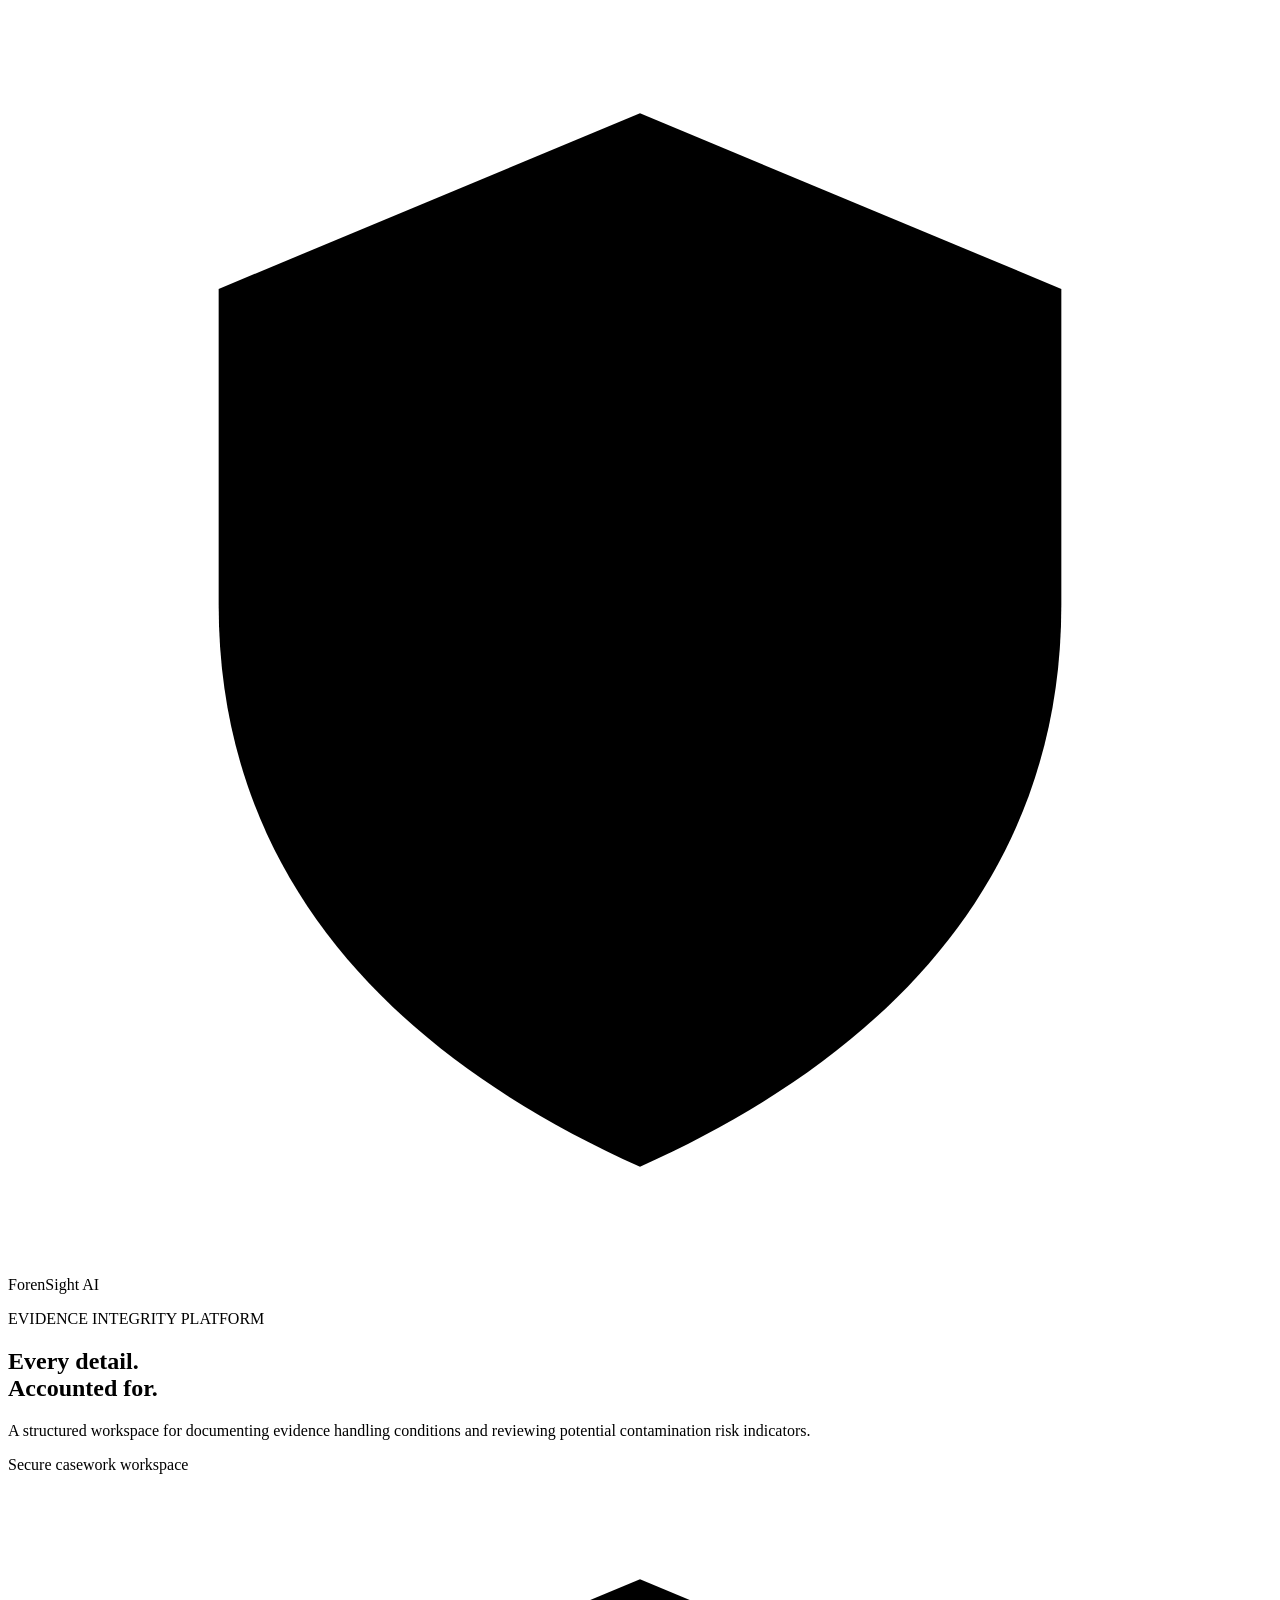
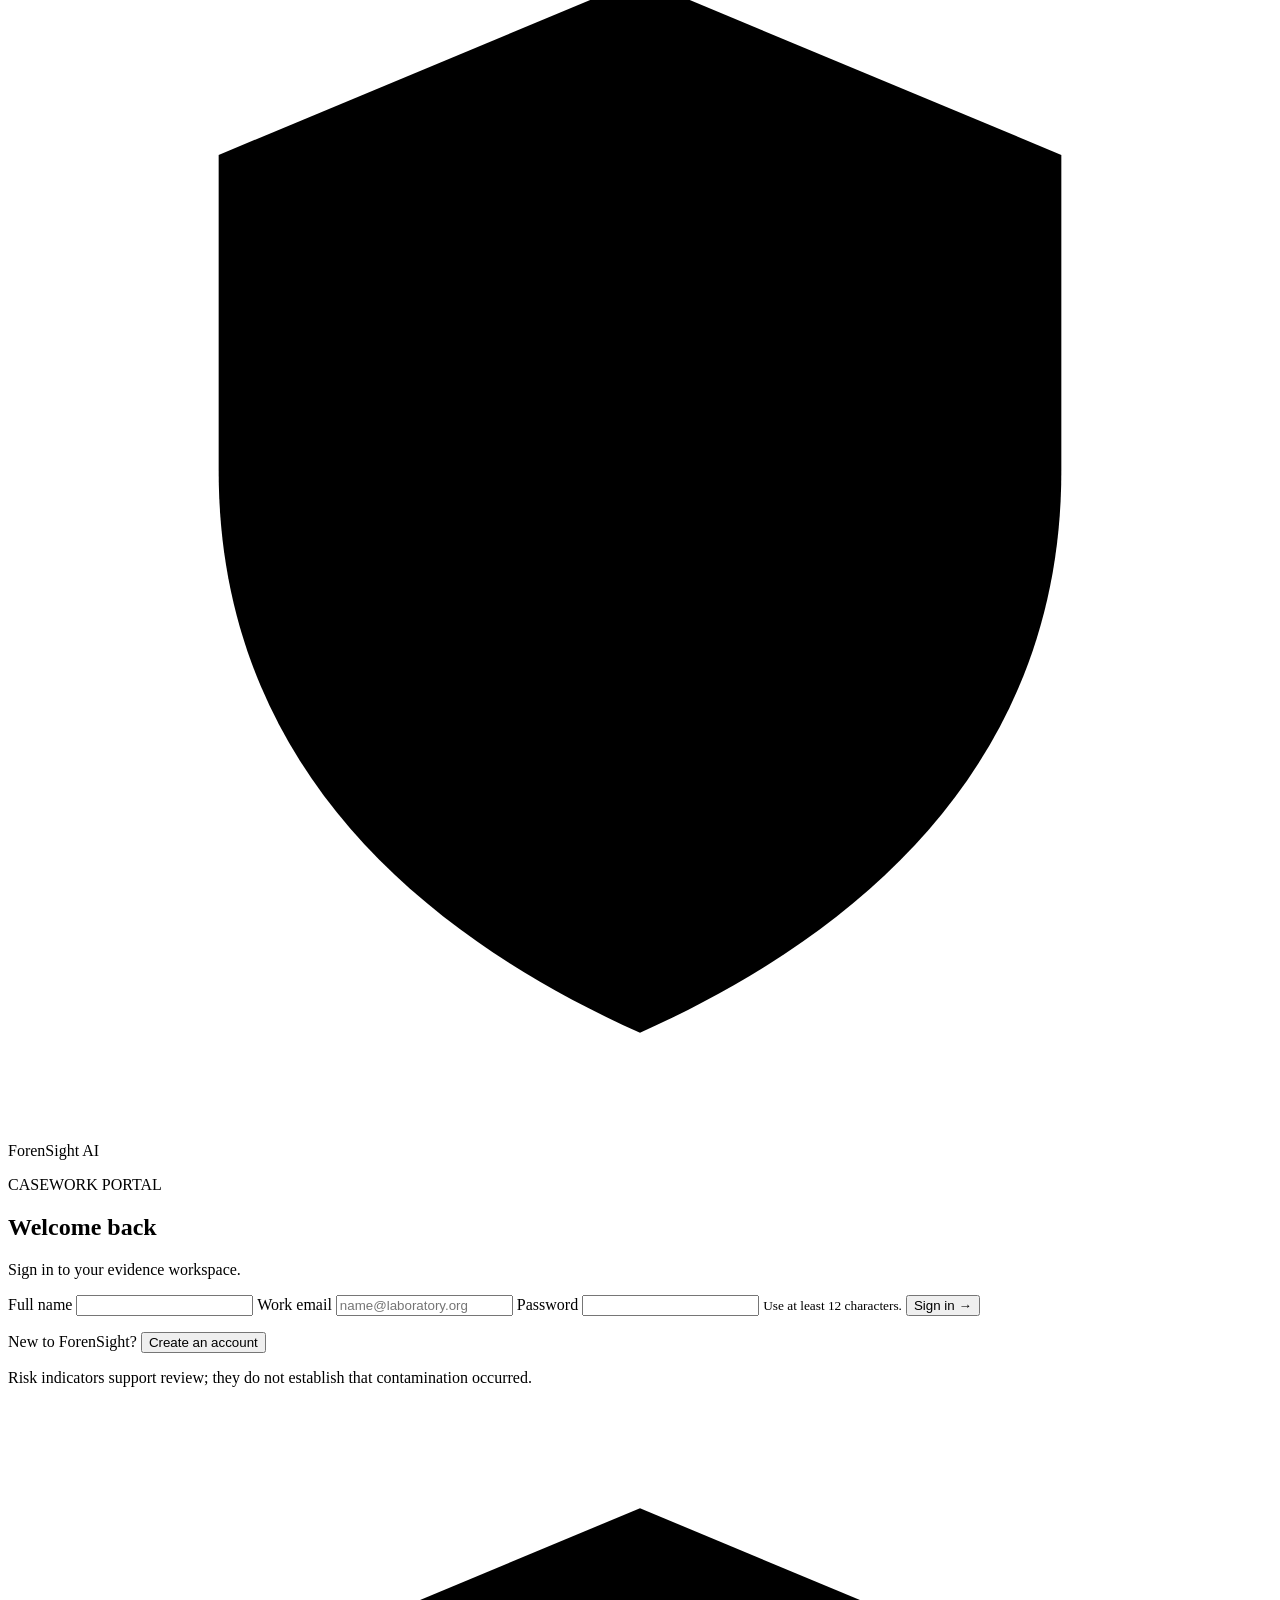
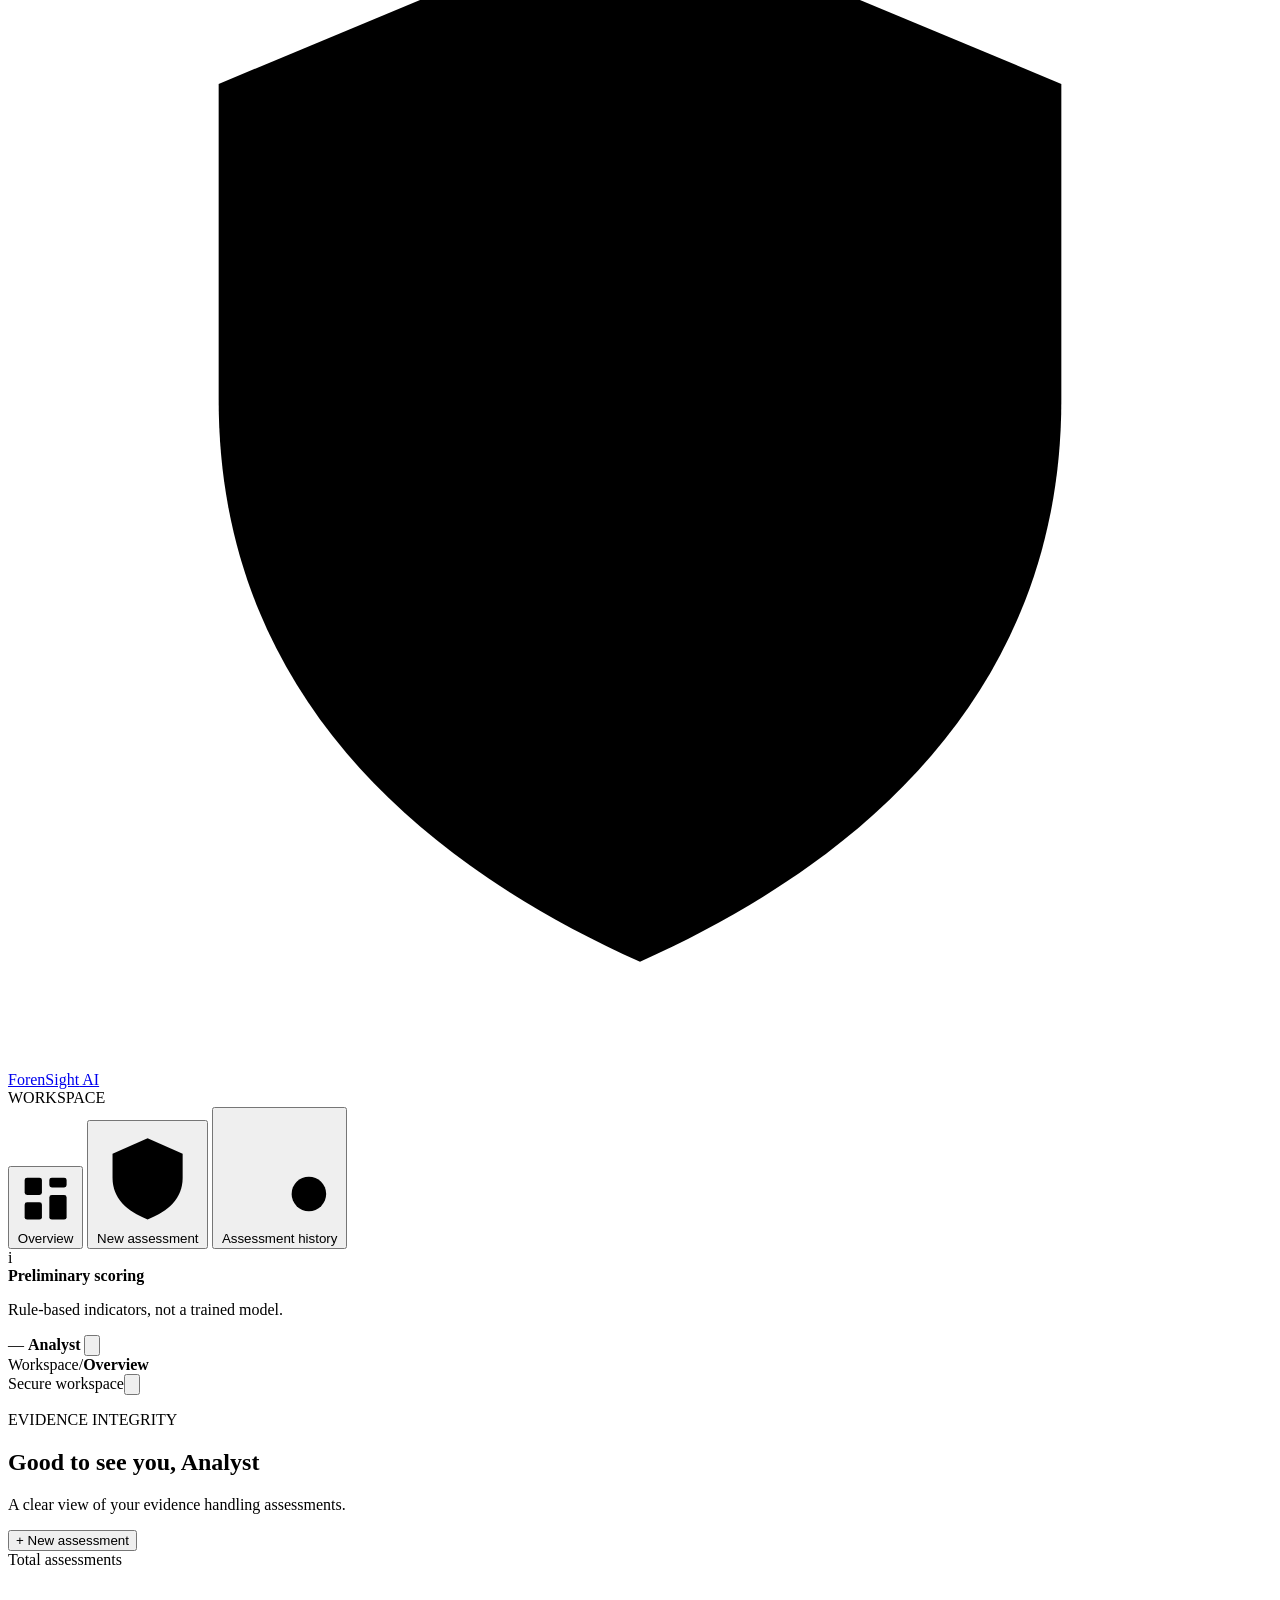
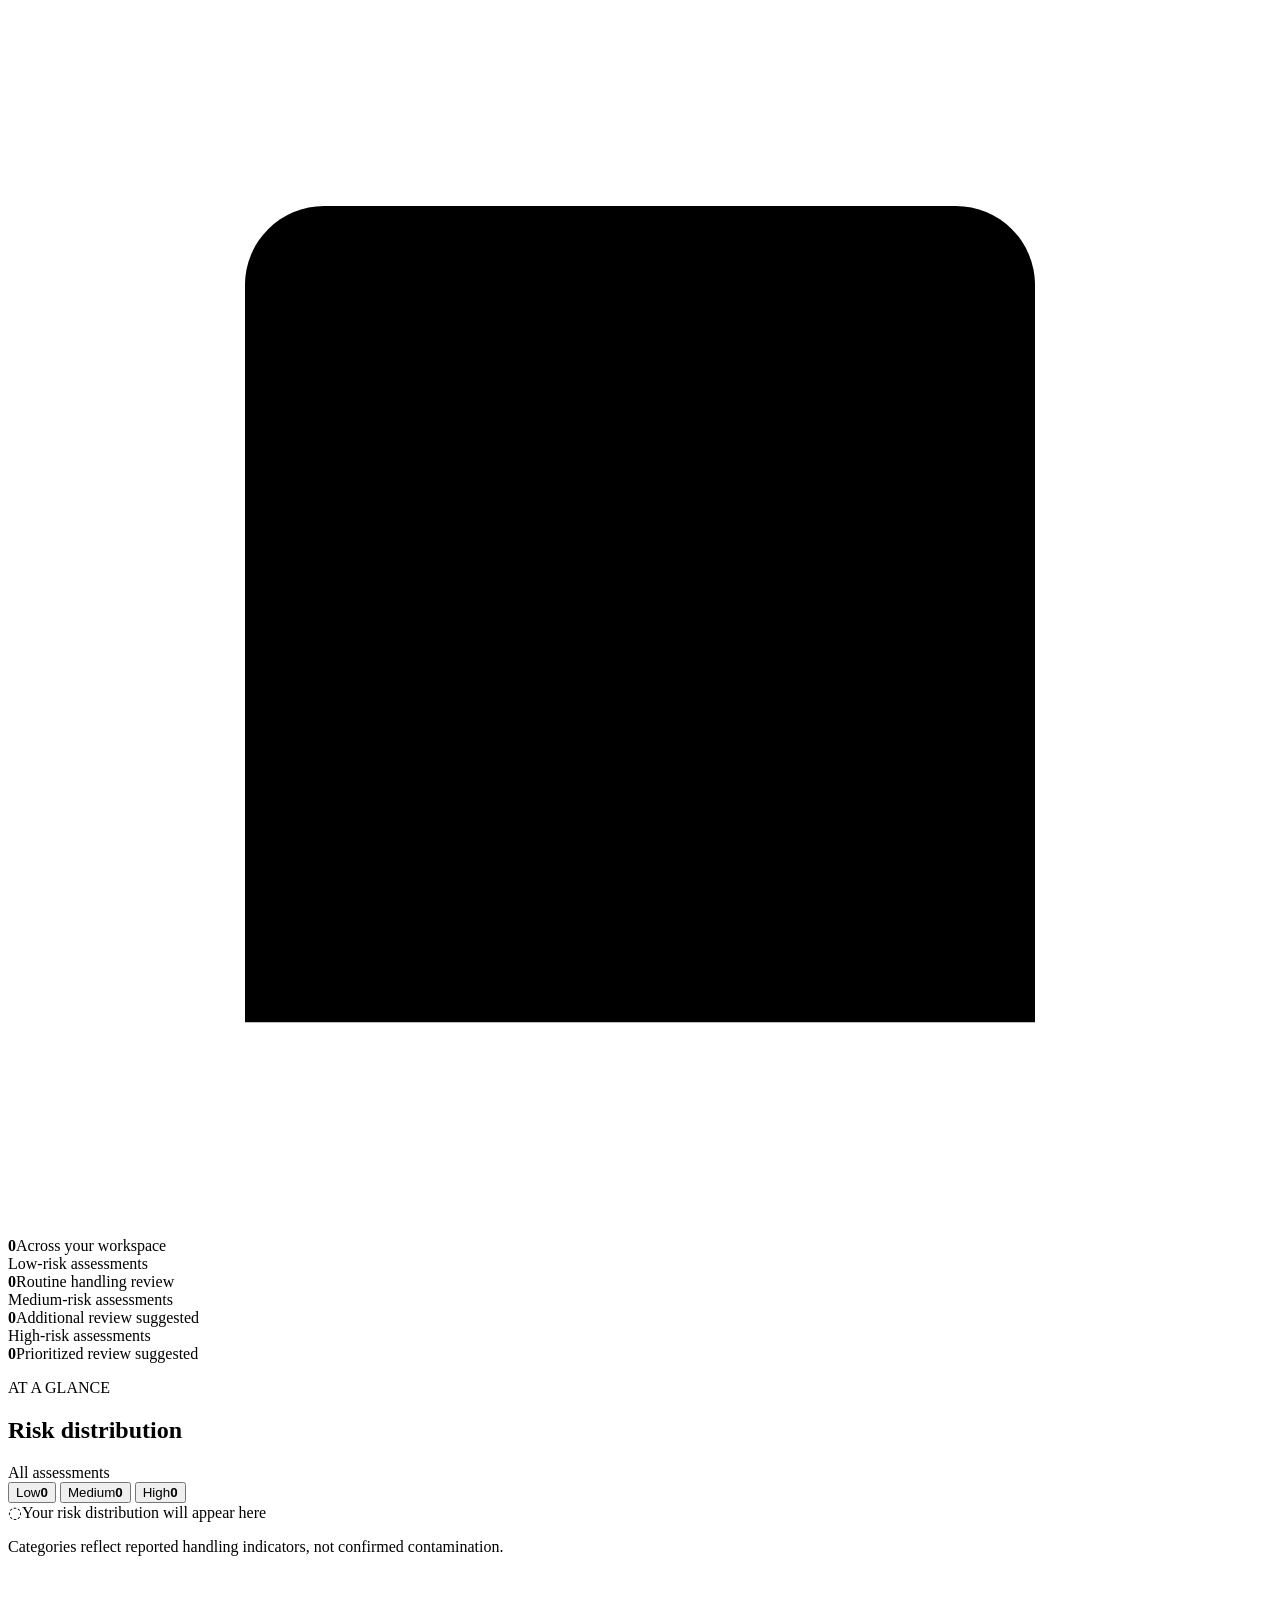
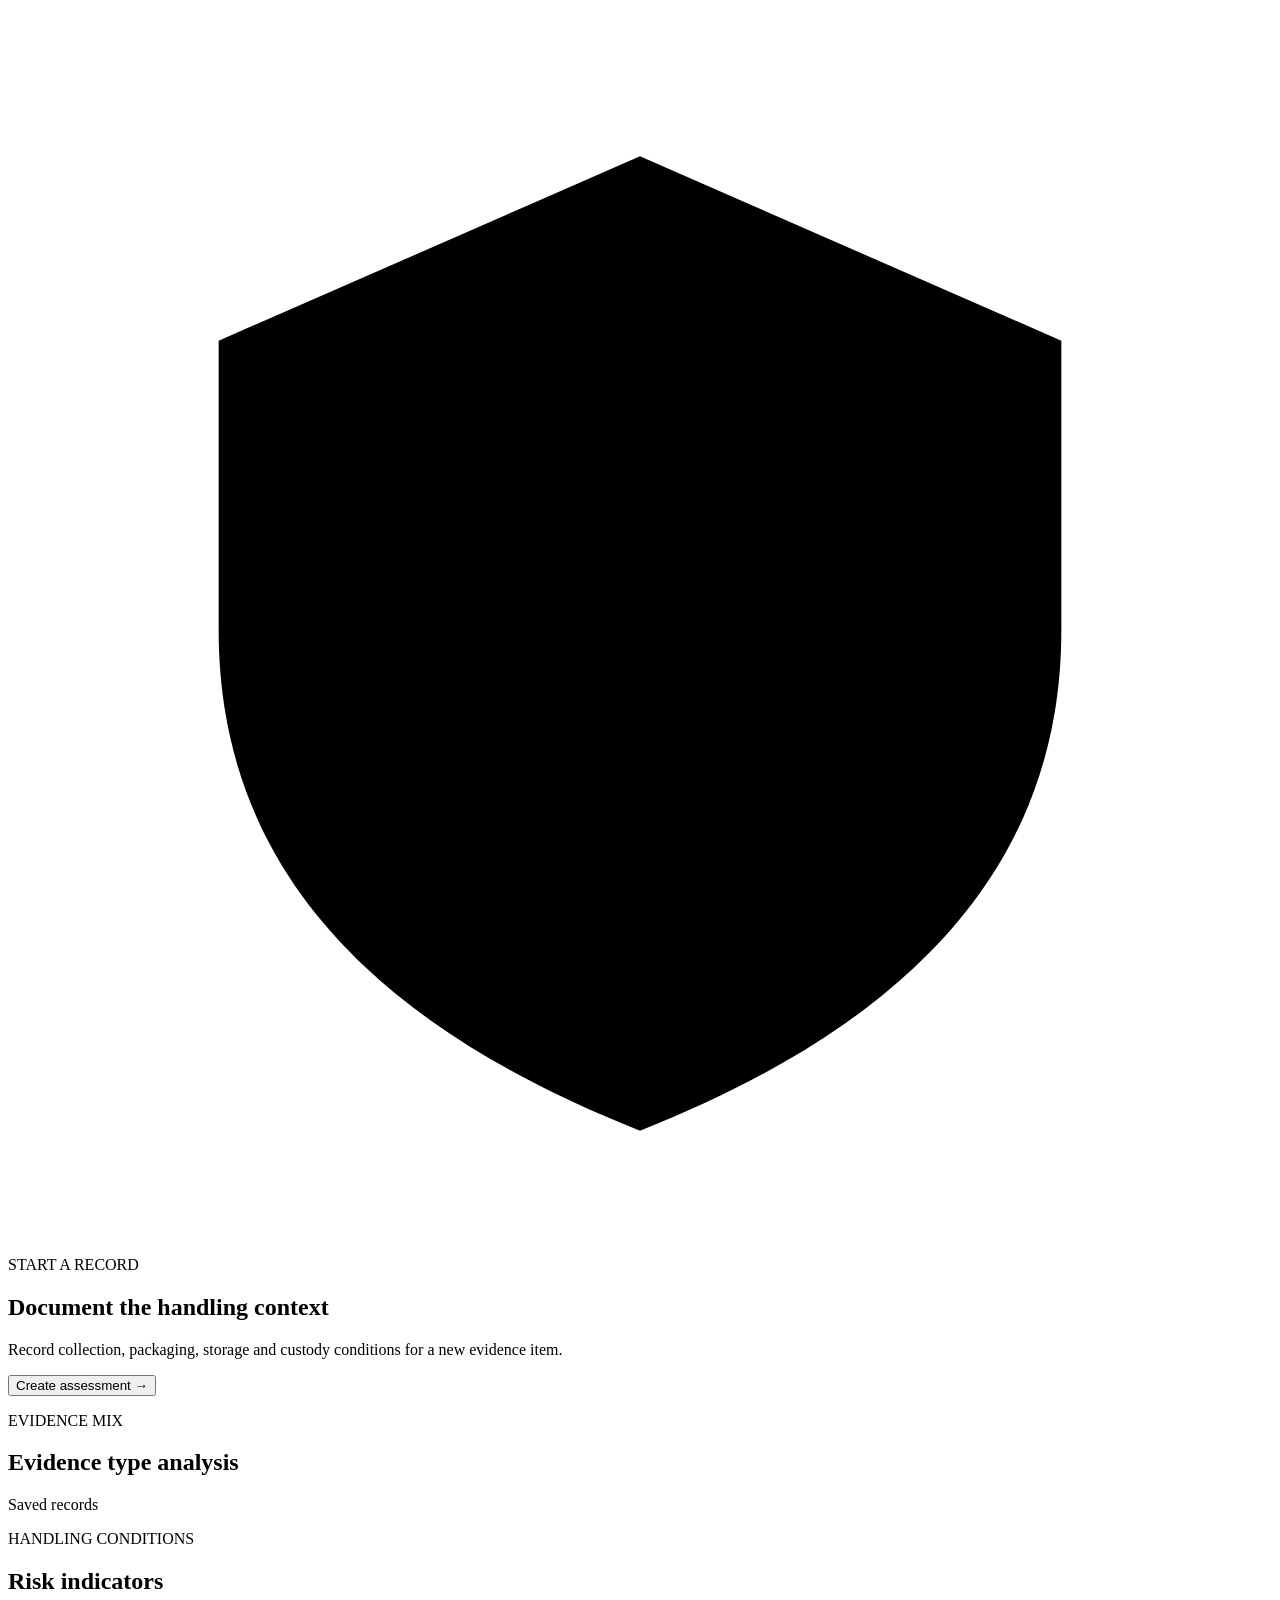
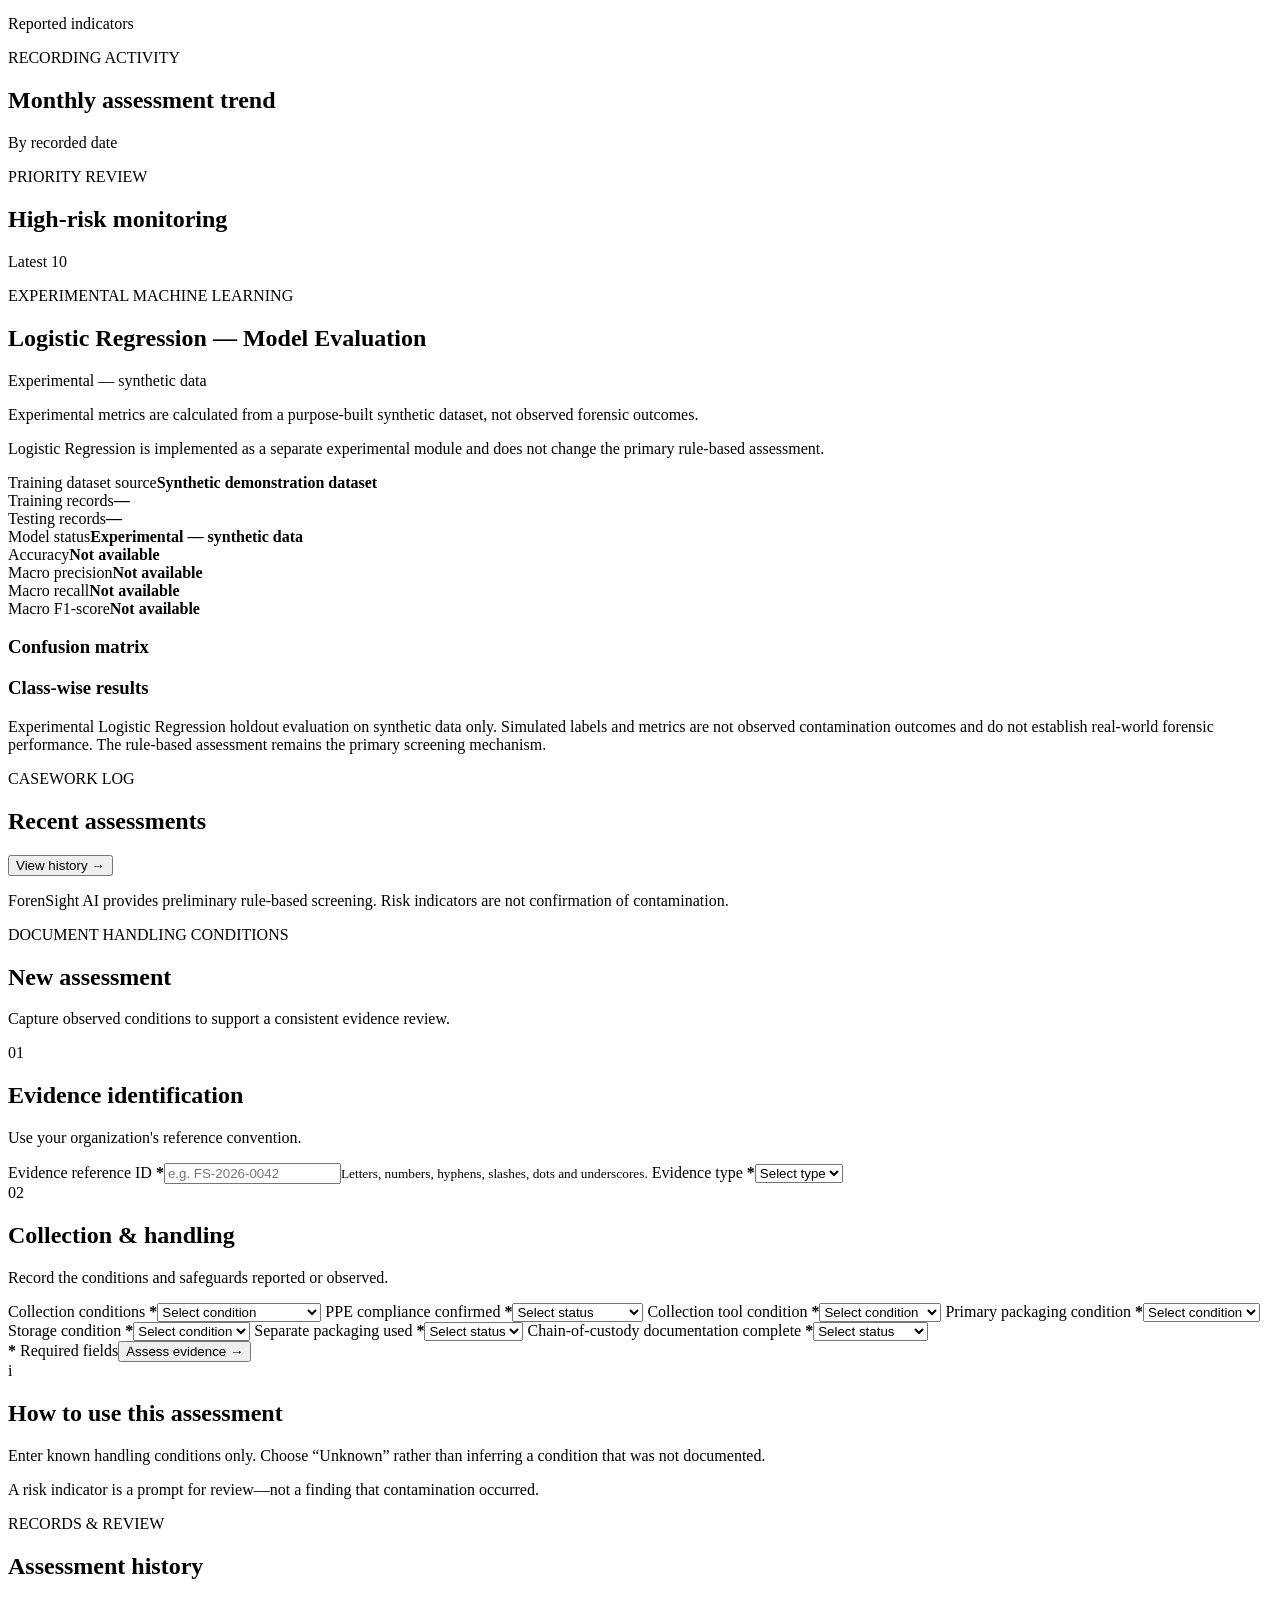
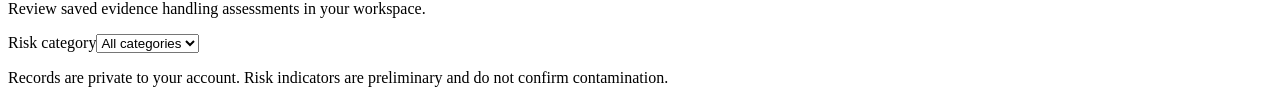
==== frontend/index.html @ 5d90e1e4 "Initial ForenSight AI prototype" ====
<!doctype html>
<html lang="en">
  <head>
    <meta charset="utf-8">
    <meta name="viewport" content="width=device-width, initial-scale=1">
    <meta name="theme-color" content="#080D16">
    <meta name="description" content="ForenSight AI forensic evidence handling assessments">
    <title>ForenSight AI — Evidence Integrity</title>
    <link rel="stylesheet" href="/styles.css">
    <script src="/app.js" defer></script>
  </head>
  <body>
    <div id="toast" class="toast" role="status" aria-live="polite"></div>

    <main id="auth-screen" class="auth-screen">
      <section class="auth-brand" aria-label="ForenSight AI">
        <div class="brand-lockup">
          <span class="brand-mark" aria-hidden="true">
            <svg viewBox="0 0 36 36"><path d="M18 3 30 8v9c0 8-5.3 13-12 16C11.3 30 6 25 6 17V8l12-5Z"/><path d="m12 18 4 4 8-9"/></svg>
          </span>
          <span class="brand-name">ForenSight<span> AI</span></span>
        </div>
        <div class="auth-story">
          <p class="eyebrow">EVIDENCE INTEGRITY PLATFORM</p>
          <h1>Every detail.<br><span>Accounted for.</span></h1>
          <p class="auth-description">A structured workspace for documenting evidence handling conditions and reviewing potential contamination risk indicators.</p>
        </div>
        <div class="auth-footnote"><span class="pulse-dot"></span> Secure casework workspace</div>
      </section>

      <section class="auth-panel">
        <div class="auth-panel-inner">
          <div class="mobile-brand brand-lockup">
            <span class="brand-mark" aria-hidden="true"><svg viewBox="0 0 36 36"><path d="M18 3 30 8v9c0 8-5.3 13-12 16C11.3 30 6 25 6 17V8l12-5Z"/><path d="m12 18 4 4 8-9"/></svg></span>
            <span class="brand-name">ForenSight<span> AI</span></span>
          </div>
          <p class="eyebrow">CASEWORK PORTAL</p>
          <h2 id="auth-title">Welcome back</h2>
          <p id="auth-subtitle" class="muted">Sign in to your evidence workspace.</p>

          <form id="auth-form" class="form-stack">
            <label id="name-field" class="field hidden">
              <span>Full name</span>
              <input name="full_name" type="text" autocomplete="name" minlength="2" maxlength="100">
            </label>
            <label class="field">
              <span>Work email</span>
              <input name="email" type="email" autocomplete="email" placeholder="name@laboratory.org" required>
            </label>
            <label class="field">
              <span>Password</span>
              <input name="password" type="password" autocomplete="current-password" minlength="12" maxlength="128" required>
              <small id="password-hint" class="field-hint hidden">Use at least 12 characters.</small>
            </label>
            <button id="auth-submit" class="button button-primary button-wide" type="submit">Sign in <span aria-hidden="true">→</span></button>
          </form>

          <p class="auth-switch"><span id="auth-switch-copy">New to ForenSight?</span> <button id="auth-switch" class="text-button" type="button">Create an account</button></p>
          <p class="auth-disclaimer">Risk indicators support review; they do not establish that contamination occurred.</p>
        </div>
      </section>
    </main>

    <div id="workspace" class="workspace hidden">
      <aside class="sidebar">
        <a class="brand-lockup sidebar-brand" href="#" data-view="dashboard" aria-label="ForenSight AI dashboard">
          <span class="brand-mark" aria-hidden="true"><svg viewBox="0 0 36 36"><path d="M18 3 30 8v9c0 8-5.3 13-12 16C11.3 30 6 25 6 17V8l12-5Z"/><path d="m12 18 4 4 8-9"/></svg></span>
          <span class="brand-name">ForenSight<span> AI</span></span>
        </a>
        <div class="sidebar-caption">WORKSPACE</div>
        <nav class="side-nav" aria-label="Main navigation">
          <button class="nav-link active" type="button" data-view="dashboard">
            <svg viewBox="0 0 24 24" aria-hidden="true"><rect x="3.5" y="3.5" width="7" height="7" rx="1"/><rect x="13.5" y="3.5" width="7" height="4" rx="1"/><rect x="13.5" y="10.5" width="7" height="10" rx="1"/><rect x="3.5" y="13.5" width="7" height="7" rx="1"/></svg>
            Overview
          </button>
          <button class="nav-link" type="button" data-view="assessment">
            <svg viewBox="0 0 24 24" aria-hidden="true"><path d="M12 3.5 20 7v5.5c0 4.7-3.2 7.6-8 9.5-4.8-1.9-8-4.8-8-9.5V7l8-3.5Z"/><path d="M12 8v5M12 16.5h.01"/></svg>
            New assessment
          </button>
          <button class="nav-link" type="button" data-view="history">
            <svg viewBox="0 0 24 24" aria-hidden="true"><path d="M4 7.5h16M4 12h16M4 16.5h10"/><circle cx="18" cy="17" r="3.5"/><path d="M18 15v2l1.5 1"/></svg>
            Assessment history
          </button>
        </nav>
        <div class="sidebar-bottom">
          <div class="method-note">
            <span class="method-icon">i</span>
            <div><strong>Preliminary scoring</strong><p>Rule-based indicators, not a trained model.</p></div>
          </div>
          <div class="user-block">
            <span id="user-avatar" class="avatar">—</span>
            <span class="user-meta"><strong id="user-name">Analyst</strong><small id="user-email"></small></span>
            <button id="logout-button" class="icon-button logout-button" type="button" aria-label="Sign out" title="Sign out">
              <svg viewBox="0 0 24 24" aria-hidden="true"><path d="M10 4H5.5A1.5 1.5 0 0 0 4 5.5v13A1.5 1.5 0 0 0 5.5 20H10M14 8l4 4-4 4M8 12h10"/></svg>
            </button>
          </div>
        </div>
      </aside>

      <main class="main-area">
        <header class="topbar">
          <div class="breadcrumbs"><span>Workspace</span><span class="crumb-divider">/</span><strong id="page-crumb">Overview</strong></div>
          <div class="topbar-right"><span class="secure-label"><span class="pulse-dot"></span> Secure workspace</span><span id="today-label" class="today-label"></span><button id="logout-mobile" class="icon-button mobile-logout" type="button" aria-label="Sign out" title="Sign out"><svg viewBox="0 0 24 24" aria-hidden="true"><path d="M10 4H5.5A1.5 1.5 0 0 0 4 5.5v13A1.5 1.5 0 0 0 5.5 20H10M14 8l4 4-4 4M8 12h10"/></svg></button></div>
        </header>

        <section id="view-dashboard" class="page-view">
          <div class="page-heading heading-with-action">
            <div><p class="eyebrow">EVIDENCE INTEGRITY</p><h1>Good to see you, <span id="greeting-name">Analyst</span></h1><p class="muted">A clear view of your evidence handling assessments.</p></div>
            <button class="button button-primary" type="button" data-view="assessment"><span class="plus">+</span> New assessment</button>
          </div>
          <div class="kpi-grid">
            <article class="kpi-card total-card">
              <div class="kpi-top"><span>Total assessments</span><span class="kpi-icon cyan-icon"><svg viewBox="0 0 24 24"><path d="M6 4.5h12A1.5 1.5 0 0 1 19.5 6v14H4.5V6A1.5 1.5 0 0 1 6 4.5Z"/><path d="M8 9h8M8 12.5h8M8 16h4"/></svg></span></div>
              <strong id="metric-total" class="metric-value">0</strong><span class="kpi-footnote">Across your workspace</span>
            </article>
            <article class="kpi-card risk-low">
              <div class="kpi-top"><span>Low-risk assessments</span><span class="status-dot low-dot"></span></div>
              <strong id="metric-low" class="metric-value">0</strong><span class="kpi-footnote">Routine handling review</span>
            </article>
            <article class="kpi-card risk-medium">
              <div class="kpi-top"><span>Medium-risk assessments</span><span class="status-dot medium-dot"></span></div>
              <strong id="metric-medium" class="metric-value">0</strong><span class="kpi-footnote">Additional review suggested</span>
            </article>
            <article class="kpi-card risk-high">
              <div class="kpi-top"><span>High-risk assessments</span><span class="status-dot high-dot"></span></div>
              <strong id="metric-high" class="metric-value">0</strong><span class="kpi-footnote">Prioritized review suggested</span>
            </article>
          </div>

          <div class="dashboard-grid">
            <article class="surface chart-card">
              <div class="section-heading"><div><p class="eyebrow">AT A GLANCE</p><h2>Risk distribution</h2></div><span class="subtle-tag">All assessments</span></div>
              <div id="risk-chart" class="risk-chart" role="group" aria-label="Risk distribution chart. Select a category to view matching assessments.">
                <div class="chart-bars">
                  <button class="chart-row risk-chart-row" type="button" data-risk-filter="low" aria-label="View low-risk assessments"><span class="chart-label"><span class="status-dot low-dot"></span>Low</span><span class="bar-track"><span id="bar-low" class="bar-fill low-fill"></span></span><strong id="chart-low">0</strong></button>
                  <button class="chart-row risk-chart-row" type="button" data-risk-filter="medium" aria-label="View medium-risk assessments"><span class="chart-label"><span class="status-dot medium-dot"></span>Medium</span><span class="bar-track"><span id="bar-medium" class="bar-fill medium-fill"></span></span><strong id="chart-medium">0</strong></button>
                  <button class="chart-row risk-chart-row" type="button" data-risk-filter="high" aria-label="View high-risk assessments"><span class="chart-label"><span class="status-dot high-dot"></span>High</span><span class="bar-track"><span id="bar-high" class="bar-fill high-fill"></span></span><strong id="chart-high">0</strong></button>
                </div>
                <div id="chart-empty" class="chart-empty"><span class="empty-chart-icon">◌</span><span>Your risk distribution will appear here</span></div>
              </div>
              <p class="chart-disclaimer">Categories reflect reported handling indicators, not confirmed contamination.</p>
            </article>
            <article class="surface quick-card">
              <span class="quick-icon"><svg viewBox="0 0 24 24"><path d="M12 3.5 20 7v5.5c0 4.7-3.2 7.6-8 9.5-4.8-1.9-8-4.8-8-9.5V7l8-3.5Z"/><path d="M12 8v5M12 16.5h.01"/></svg></span>
              <p class="eyebrow">START A RECORD</p><h2>Document the handling context</h2>
              <p class="muted">Record collection, packaging, storage and custody conditions for a new evidence item.</p>
              <button class="button button-secondary" type="button" data-view="assessment">Create assessment <span aria-hidden="true">→</span></button>
            </article>
          </div>

          <div class="analytics-grid">
            <article class="surface analytics-card">
              <div class="section-heading"><div><p class="eyebrow">EVIDENCE MIX</p><h2>Evidence type analysis</h2></div><span class="subtle-tag">Saved records</span></div>
              <div id="evidence-type-chart" class="analytics-rows" aria-label="Assessment counts by evidence type"></div>
            </article>
            <article class="surface analytics-card">
              <div class="section-heading"><div><p class="eyebrow">HANDLING CONDITIONS</p><h2>Risk indicators</h2></div><span class="subtle-tag">Reported indicators</span></div>
              <div id="indicator-chart" class="analytics-rows" aria-label="Reported adverse handling condition counts"></div>
            </article>
          </div>

          <div class="analytics-grid analytics-wide-grid">
            <article class="surface analytics-card">
              <div class="section-heading"><div><p class="eyebrow">RECORDING ACTIVITY</p><h2>Monthly assessment trend</h2></div><span class="subtle-tag">By recorded date</span></div>
              <div id="trend-chart" class="trend-chart" aria-label="Monthly assessment counts"></div>
            </article>
            <article class="surface analytics-card high-risk-card">
              <div class="section-heading"><div><p class="eyebrow">PRIORITY REVIEW</p><h2>High-risk monitoring</h2></div><span class="subtle-tag">Latest 10</span></div>
              <div id="high-risk-content"></div>
            </article>
          </div>

          <article class="surface model-evaluation-card">
            <div class="section-heading"><div><p class="eyebrow">EXPERIMENTAL MACHINE LEARNING</p><h2>Logistic Regression — Model Evaluation</h2></div><span id="model-status" class="model-status">Experimental — synthetic data</span></div>
            <p id="model-scope" class="model-scope">Experimental metrics are calculated from a purpose-built synthetic dataset, not observed forensic outcomes.</p>
            <p class="model-module-note">Logistic Regression is implemented as a separate experimental module and does not change the primary rule-based assessment.</p>
            <div class="model-meta-grid">
              <div><span>Training dataset source</span><strong id="model-source">Synthetic demonstration dataset</strong></div>
              <div><span>Training records</span><strong id="model-training-count">—</strong></div>
              <div><span>Testing records</span><strong id="model-testing-count">—</strong></div>
              <div><span>Model status</span><strong id="model-status-detail">Experimental — synthetic data</strong></div>
            </div>
            <div class="model-metric-grid">
              <div class="model-metric"><span>Accuracy</span><strong id="model-accuracy" class="is-unavailable">Not available</strong></div>
              <div class="model-metric"><span>Macro precision</span><strong id="model-precision" class="is-unavailable">Not available</strong></div>
              <div class="model-metric"><span>Macro recall</span><strong id="model-recall" class="is-unavailable">Not available</strong></div>
              <div class="model-metric"><span>Macro F1-score</span><strong id="model-f1" class="is-unavailable">Not available</strong></div>
            </div>
            <div class="model-detail-grid">
              <div><h3>Confusion matrix</h3><div id="model-confusion-matrix" class="model-table-empty" aria-live="polite"></div></div>
              <div><h3>Class-wise results</h3><div id="model-class-metrics" class="model-table-empty" aria-live="polite"></div></div>
            </div>
            <p class="model-disclaimer">Experimental Logistic Regression holdout evaluation on synthetic data only. Simulated labels and metrics are not observed contamination outcomes and do not establish real-world forensic performance. The rule-based assessment remains the primary screening mechanism.</p>
          </article>

          <article class="surface recent-card">
            <div class="section-heading"><div><p class="eyebrow">CASEWORK LOG</p><h2>Recent assessments</h2></div><button class="text-button" type="button" data-view="history">View history <span aria-hidden="true">→</span></button></div>
            <div id="recent-content"></div>
          </article>
          <p class="page-footnote">ForenSight AI provides preliminary rule-based screening. Risk indicators are not confirmation of contamination.</p>
        </section>

        <section id="view-assessment" class="page-view hidden">
          <div class="page-heading"><p class="eyebrow">DOCUMENT HANDLING CONDITIONS</p><h1>New assessment</h1><p class="muted">Capture observed conditions to support a consistent evidence review.</p></div>
          <div class="assessment-layout">
            <form id="assessment-form" class="surface assessment-form">
              <div class="form-section">
                <div class="form-section-heading"><span class="step-number">01</span><div><h2>Evidence identification</h2><p>Use your organization's reference convention.</p></div></div>
                <div class="form-grid">
                  <label class="field"><span>Evidence reference ID <b>*</b></span><input name="evidence_ref" type="text" placeholder="e.g. FS-2026-0042" maxlength="64" pattern="[A-Za-z0-9._\/\-]+" required><small>Letters, numbers, hyphens, slashes, dots and underscores.</small></label>
                  <label class="field"><span>Evidence type <b>*</b></span><select name="evidence_type" required><option value="" disabled selected>Select type</option><option>Biological</option><option>Trace</option><option>Digital</option><option>Firearms</option><option>Document</option><option>Other</option></select></label>
                </div>
              </div>
              <div class="form-section">
                <div class="form-section-heading"><span class="step-number">02</span><div><h2>Collection & handling</h2><p>Record the conditions and safeguards reported or observed.</p></div></div>
                <div class="form-grid">
                  <label class="field"><span>Collection conditions <b>*</b></span><select name="collection_conditions" required><option value="" disabled selected>Select condition</option><option value="controlled">Controlled</option><option value="challenging">Challenging</option><option value="unknown">Unknown / not recorded</option></select></label>
                  <label class="field"><span>PPE compliance confirmed <b>*</b></span><select name="ppe_compliant" required><option value="" disabled selected>Select status</option><option value="true">Yes</option><option value="false">No / not confirmed</option></select></label>
                  <label class="field"><span>Collection tool condition <b>*</b></span><select name="tool_condition" required><option value="" disabled selected>Select condition</option><option value="clean">Clean / prepared</option><option value="compromised">Compromised</option><option value="unknown">Unknown</option></select></label>
                  <label class="field"><span>Primary packaging condition <b>*</b></span><select name="packaging_condition" required><option value="" disabled selected>Select condition</option><option value="intact">Intact</option><option value="compromised">Compromised</option><option value="unknown">Unknown</option></select></label>
                  <label class="field"><span>Storage condition <b>*</b></span><select name="storage_condition" required><option value="" disabled selected>Select condition</option><option value="controlled">Controlled</option><option value="uncontrolled">Uncontrolled</option><option value="unknown">Unknown</option></select></label>
                  <label class="field"><span>Separate packaging used <b>*</b></span><select name="separately_packaged" required><option value="" disabled selected>Select status</option><option value="true">Yes</option><option value="false">No</option></select></label>
                  <label class="field field-full"><span>Chain-of-custody documentation complete <b>*</b></span><select name="chain_of_custody_documented" required><option value="" disabled selected>Select status</option><option value="true">Yes</option><option value="false">No / incomplete</option></select></label>
                </div>
              </div>
              <div class="form-actions"><span><b>*</b> Required fields</span><button class="button button-primary" type="submit">Assess evidence <span aria-hidden="true">→</span></button></div>
            </form>
            <aside class="assessment-aside">
              <div class="surface guidance-card"><span class="guidance-icon">i</span><h2>How to use this assessment</h2><p>Enter known handling conditions only. Choose “Unknown” rather than inferring a condition that was not documented.</p><div class="guidance-divider"></div><p class="guidance-emphasis">A risk indicator is a prompt for review—not a finding that contamination occurred.</p></div>
              <div id="assessment-result" class="surface result-card hidden" aria-live="polite"></div>
            </aside>
          </div>
        </section>

        <section id="view-history" class="page-view hidden">
          <div class="page-heading heading-with-action"><div><p class="eyebrow">RECORDS & REVIEW</p><h1>Assessment history</h1><p class="muted">Review saved evidence handling assessments in your workspace.</p></div>
            <label class="filter-field"><span>Risk category</span><select id="risk-filter"><option value="">All categories</option><option value="low">Low</option><option value="medium">Medium</option><option value="high">High</option></select></label>
          </div>
          <article class="surface history-card"><div id="history-content"></div></article>
          <p class="page-footnote">Records are private to your account. Risk indicators are preliminary and do not confirm contamination.</p>
        </section>
      </main>
    </div>

    <dialog id="detail-dialog" class="detail-dialog">
      <div class="dialog-top"><span class="eyebrow">ASSESSMENT RECORD</span><button id="close-dialog" class="icon-button" type="button" aria-label="Close details">×</button></div>
      <div id="dialog-content"></div>
    </dialog>
  </body>
</html>
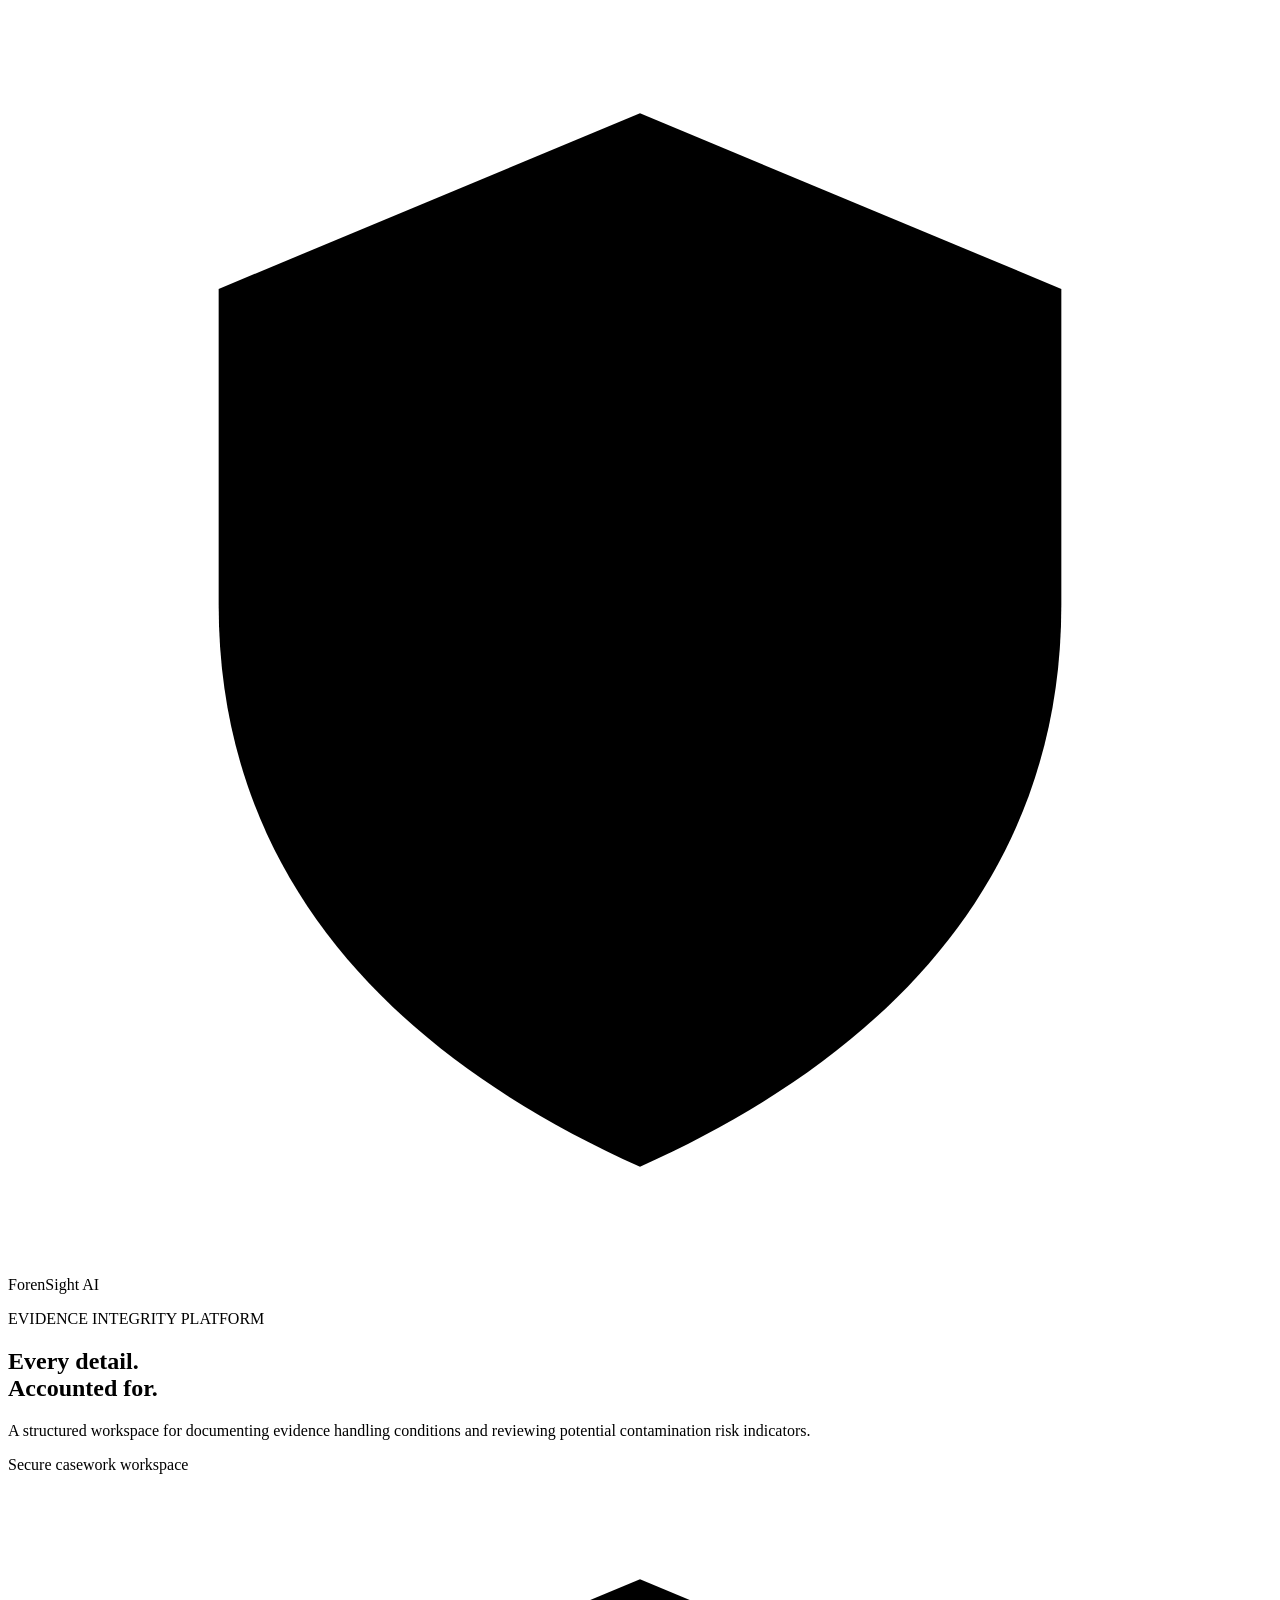
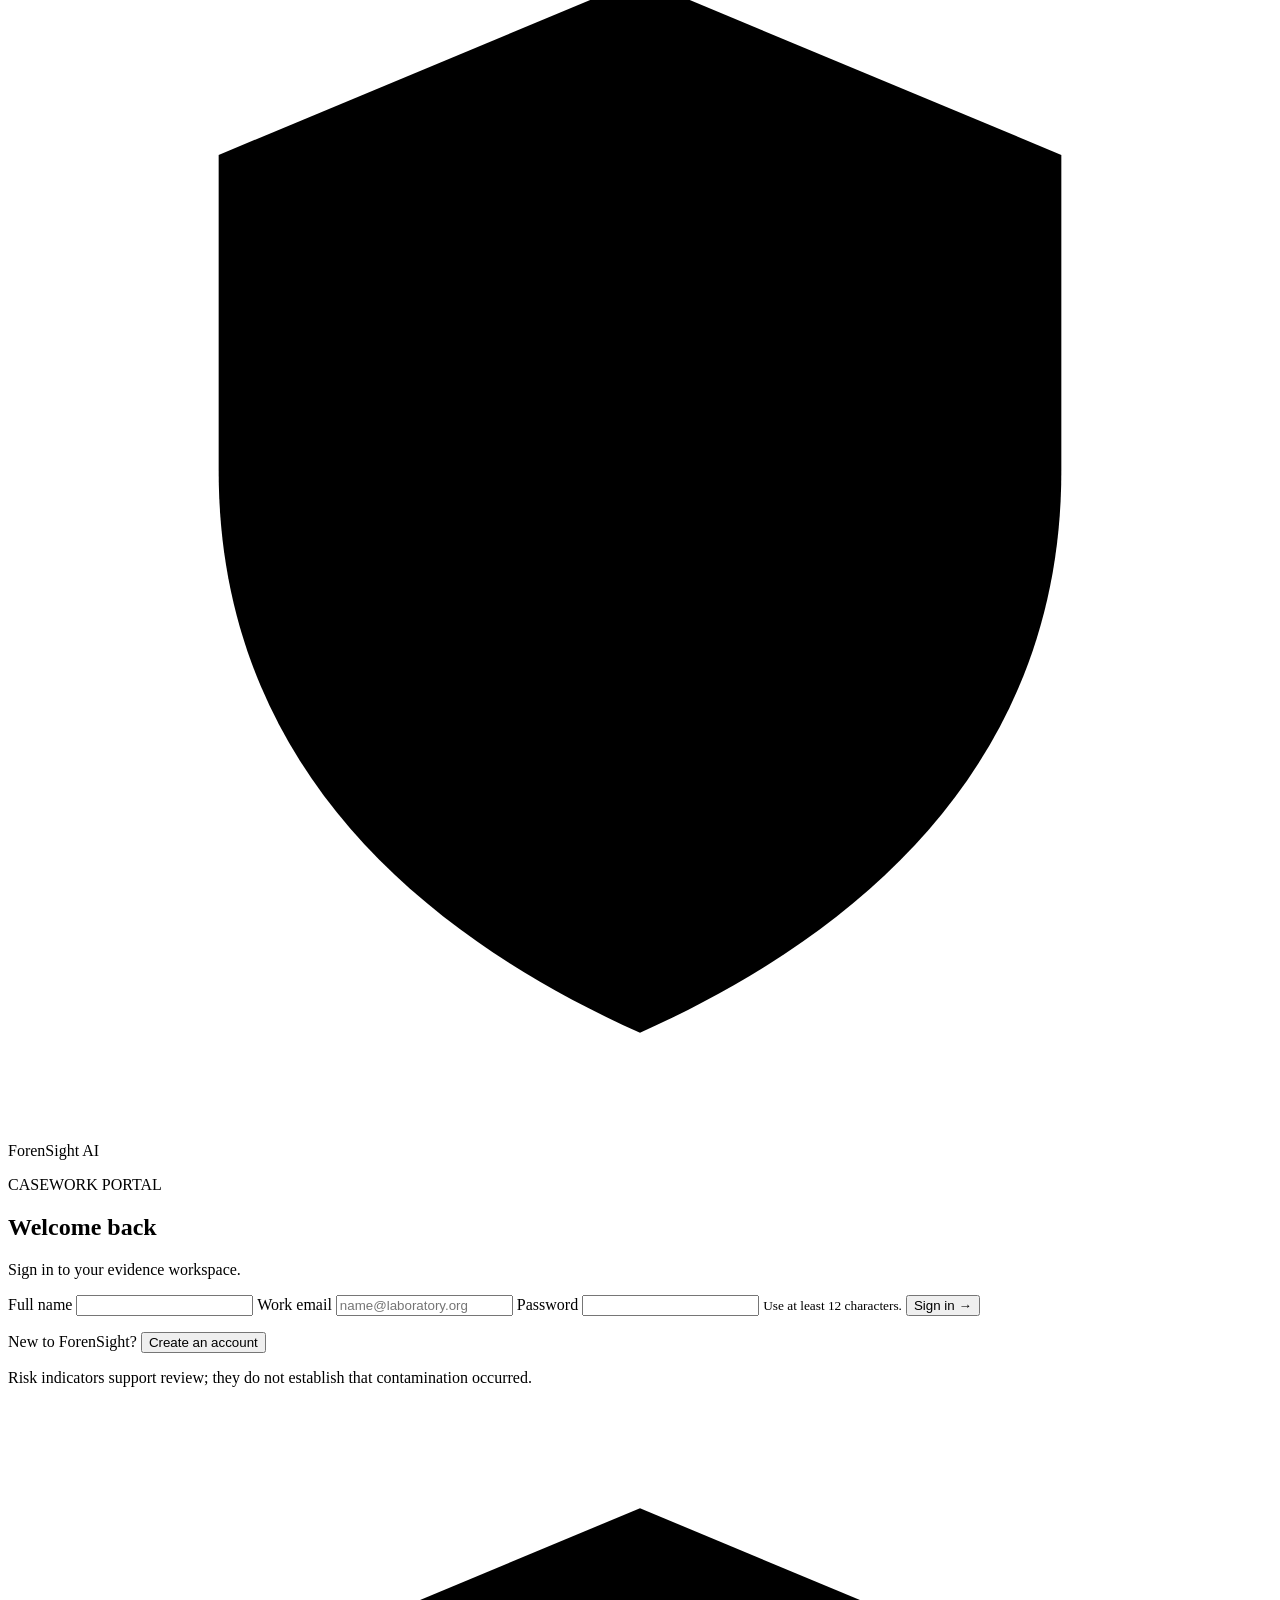
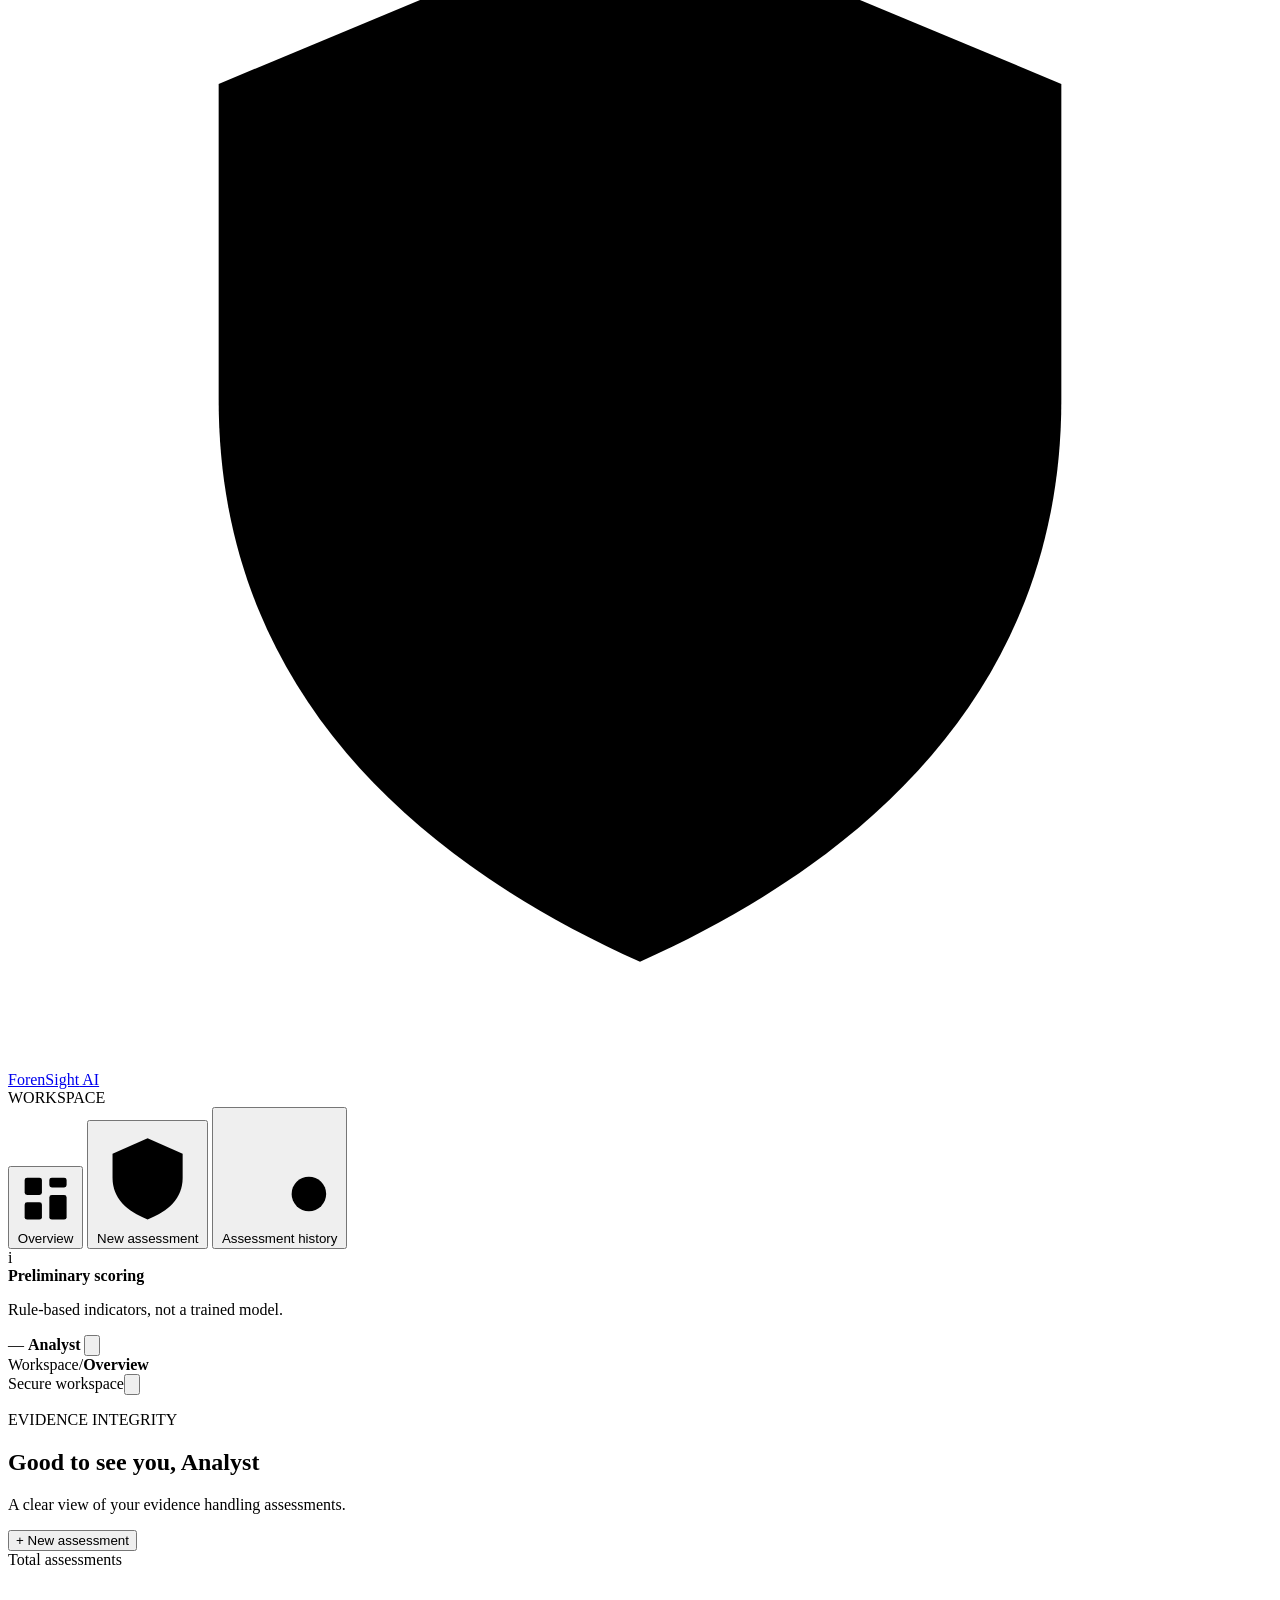
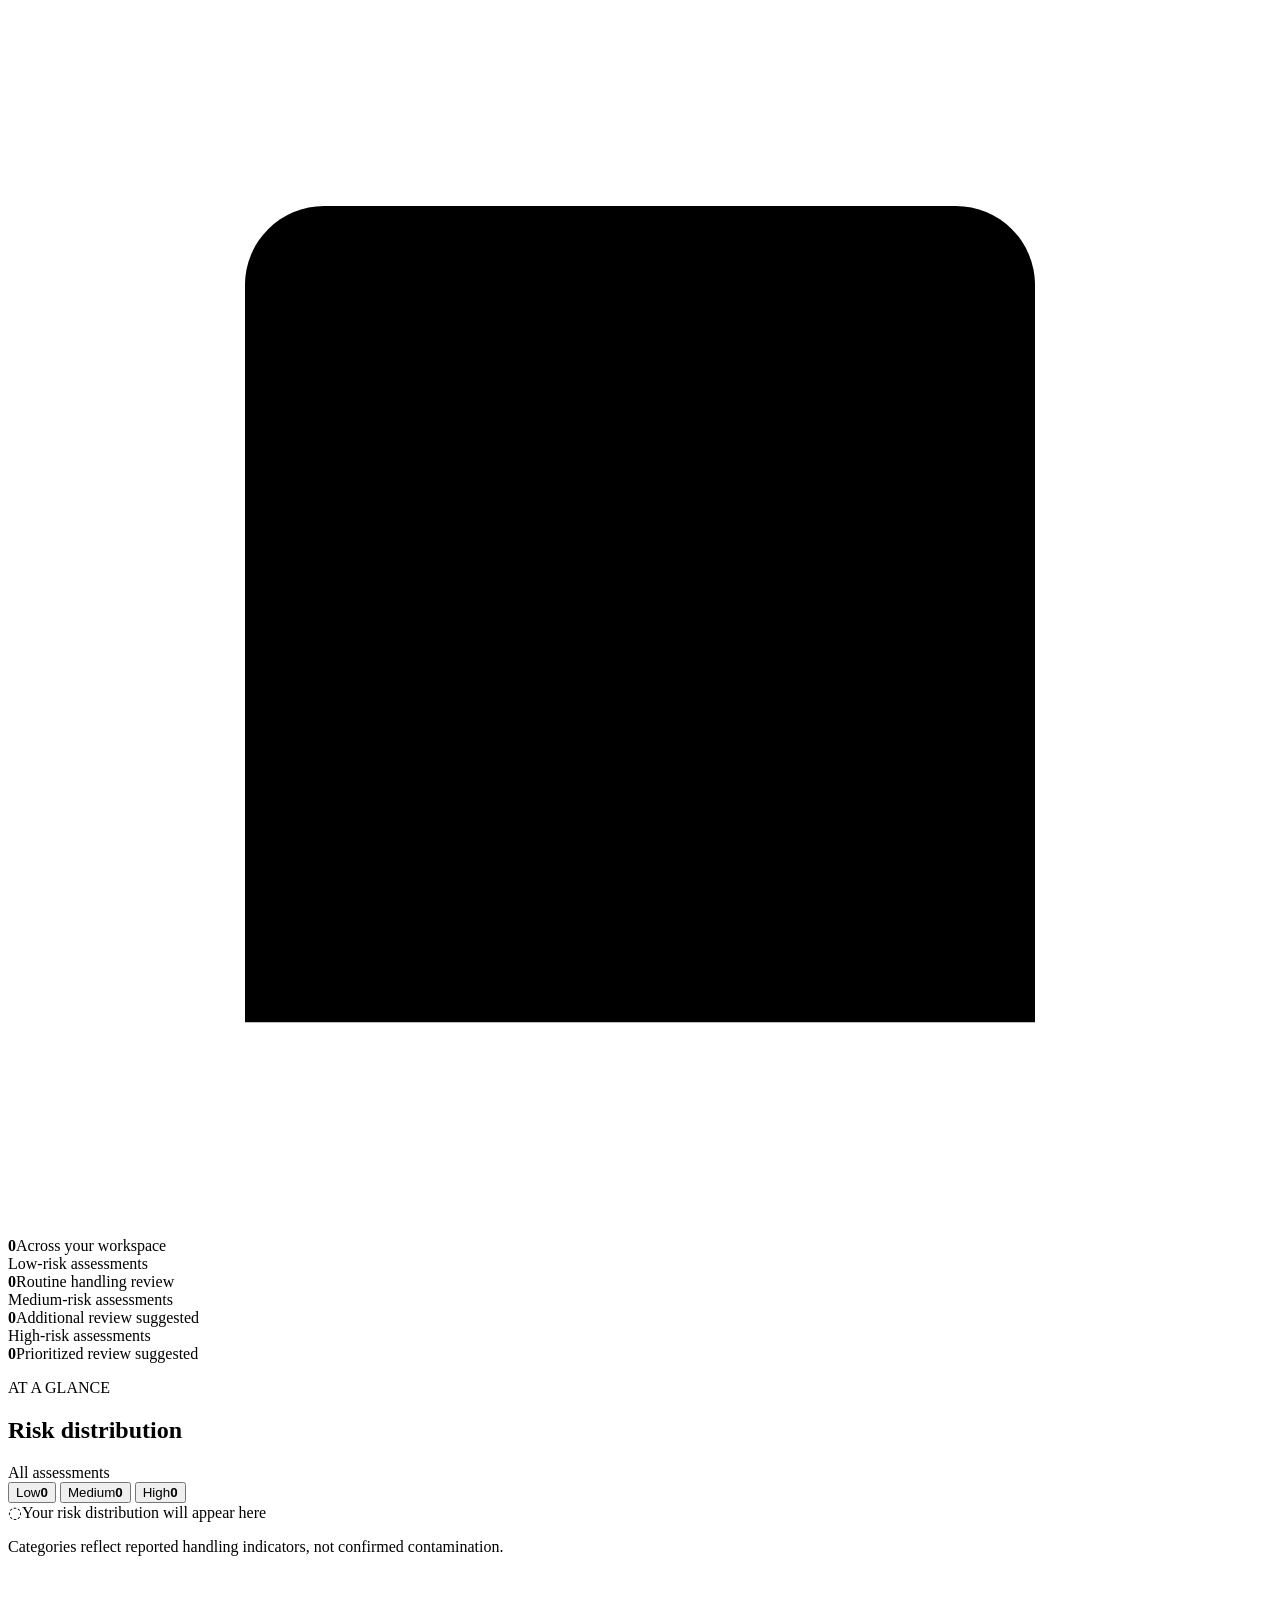
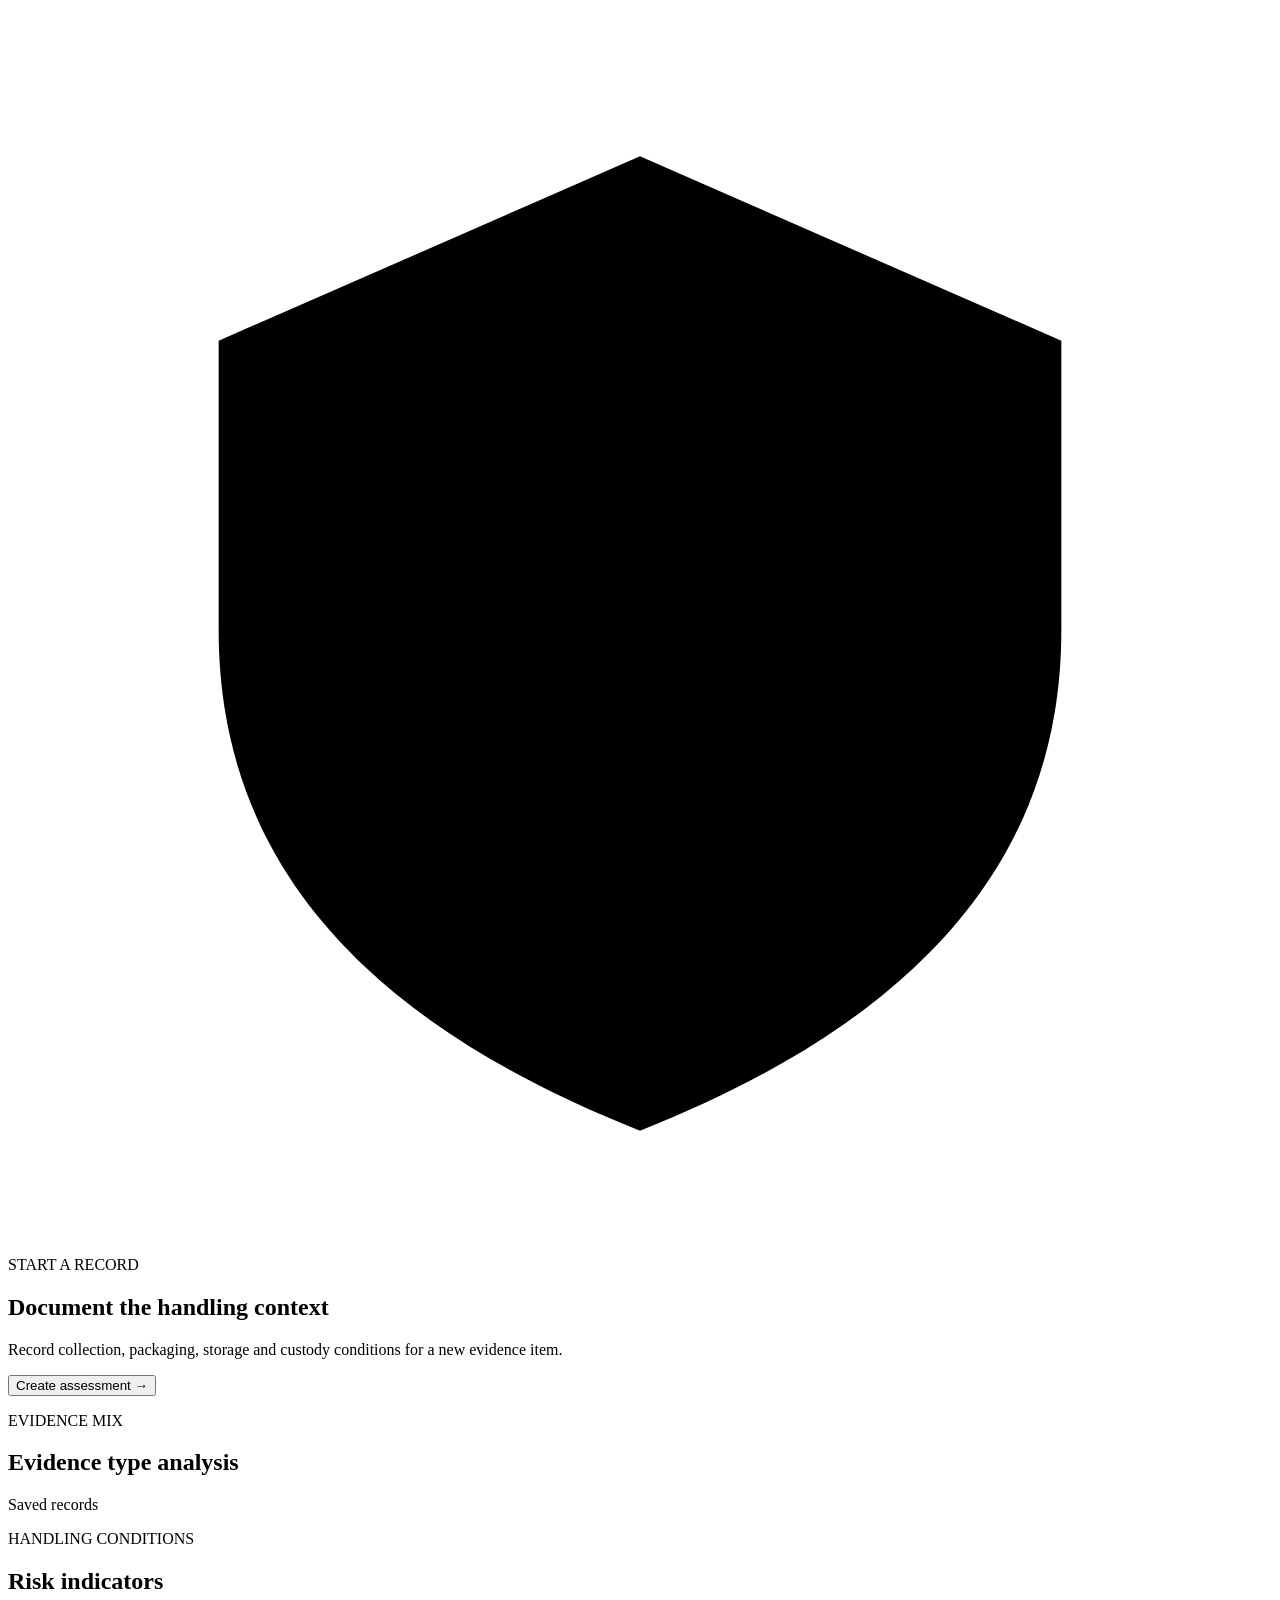
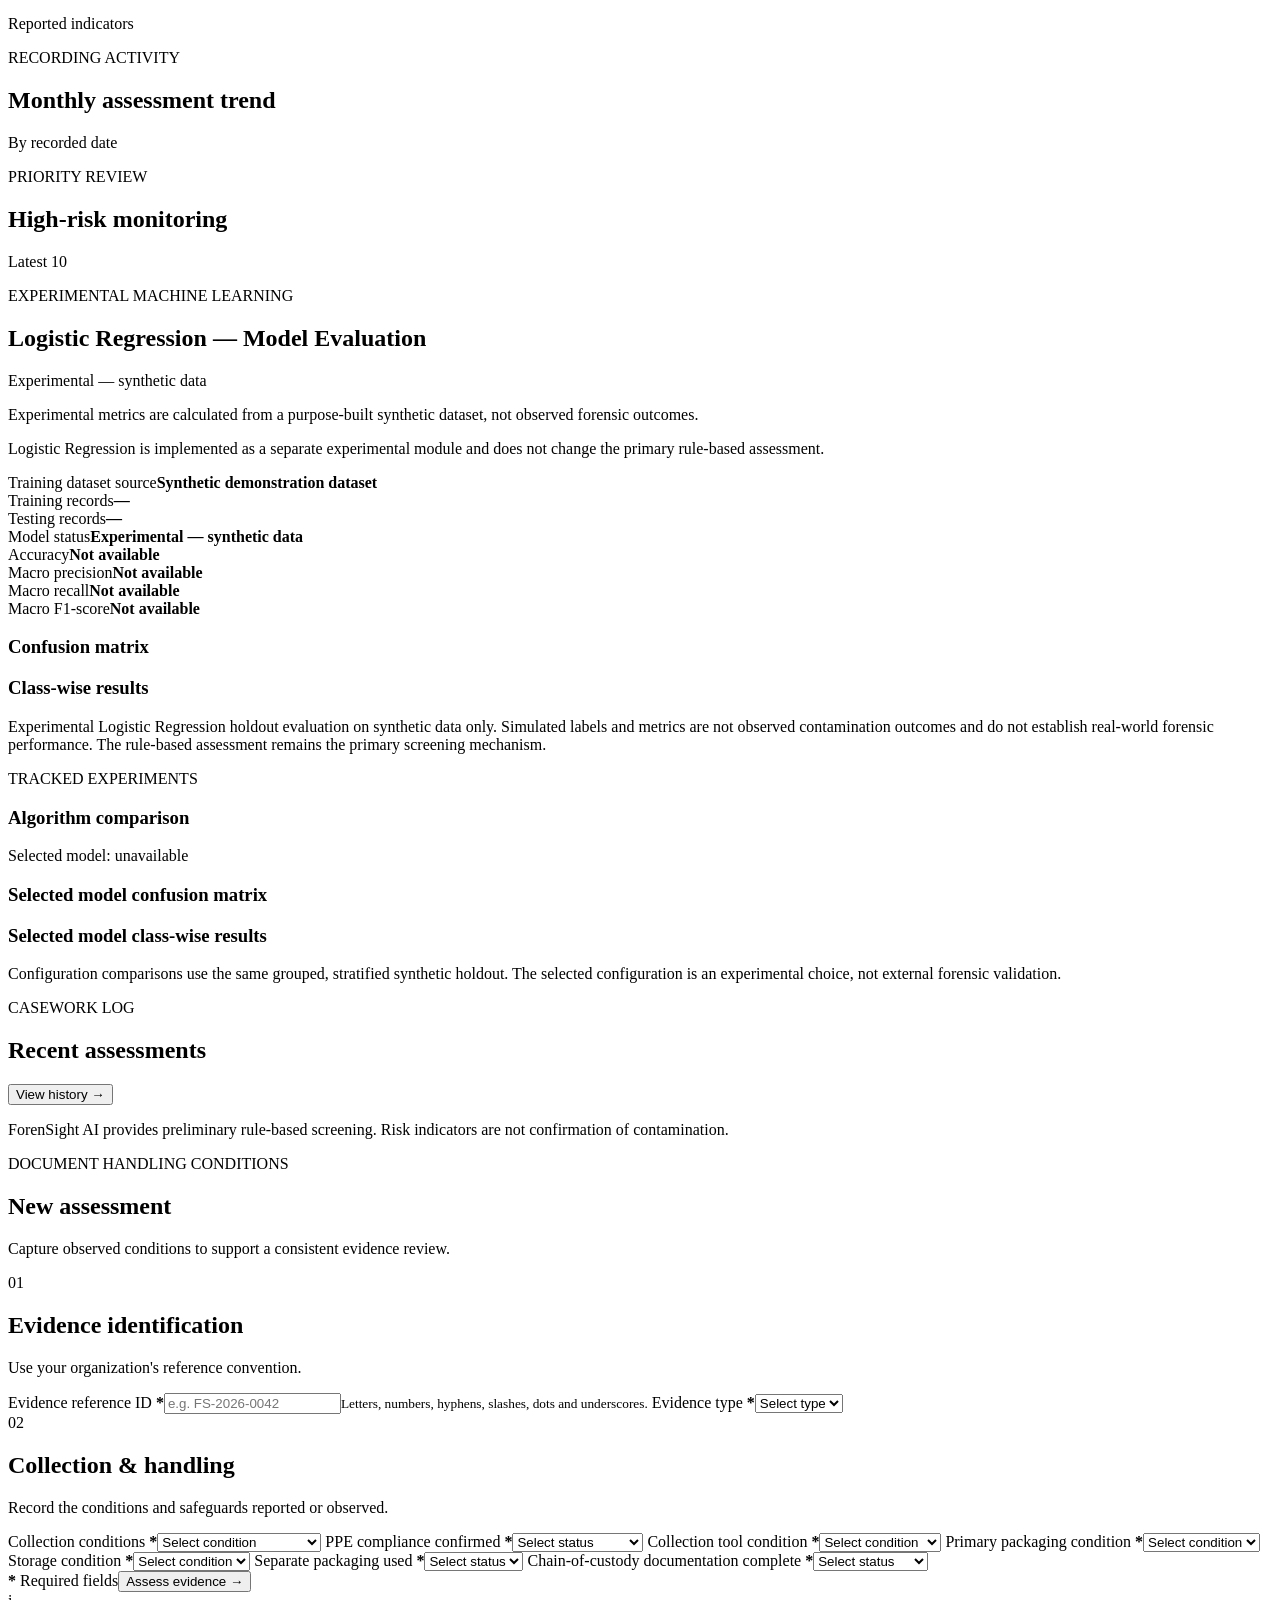
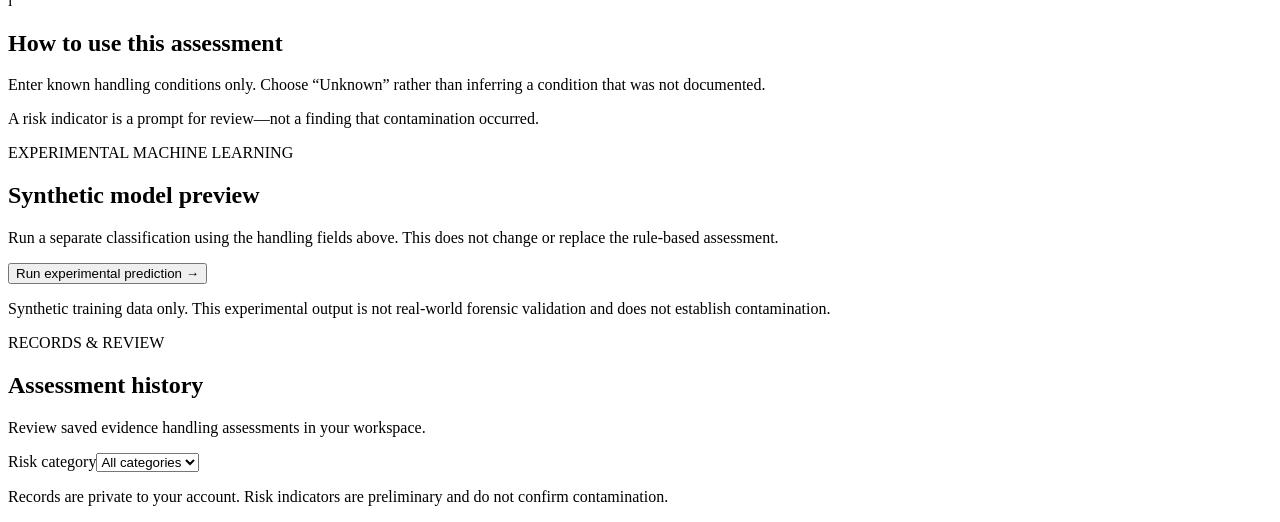
==== commit 9b3f753c: "Complete ForenSight AI ML pipeline and Docker integration" ====
--- a/frontend/index.html
+++ b/frontend/index.html
@@ -191,6 +191,15 @@
               <div><h3>Class-wise results</h3><div id="model-class-metrics" class="model-table-empty" aria-live="polite"></div></div>
             </div>
             <p class="model-disclaimer">Experimental Logistic Regression holdout evaluation on synthetic data only. Simulated labels and metrics are not observed contamination outcomes and do not establish real-world forensic performance. The rule-based assessment remains the primary screening mechanism.</p>
+            <div class="comparison-section">
+              <div class="section-heading"><div><p class="eyebrow">TRACKED EXPERIMENTS</p><h3>Algorithm comparison</h3></div><span id="selected-model-label" class="model-status">Selected model: unavailable</span></div>
+              <div id="experiment-comparison-table" class="model-table-empty" aria-live="polite"></div>
+              <div class="model-detail-grid comparison-detail-grid">
+                <div><h3>Selected model confusion matrix</h3><div id="selected-model-confusion-matrix" class="model-table-empty" aria-live="polite"></div></div>
+                <div><h3>Selected model class-wise results</h3><div id="selected-model-class-metrics" class="model-table-empty" aria-live="polite"></div></div>
+              </div>
+              <p class="model-disclaimer">Configuration comparisons use the same grouped, stratified synthetic holdout. The selected configuration is an experimental choice, not external forensic validation.</p>
+            </div>
           </article>
 
           <article class="surface recent-card">
@@ -228,6 +237,14 @@
             <aside class="assessment-aside">
               <div class="surface guidance-card"><span class="guidance-icon">i</span><h2>How to use this assessment</h2><p>Enter known handling conditions only. Choose “Unknown” rather than inferring a condition that was not documented.</p><div class="guidance-divider"></div><p class="guidance-emphasis">A risk indicator is a prompt for review—not a finding that contamination occurred.</p></div>
               <div id="assessment-result" class="surface result-card hidden" aria-live="polite"></div>
+              <section class="surface experimental-prediction">
+                <p class="eyebrow">EXPERIMENTAL MACHINE LEARNING</p>
+                <h2>Synthetic model preview</h2>
+                <p>Run a separate classification using the handling fields above. This does not change or replace the rule-based assessment.</p>
+                <button id="run-experimental-prediction" class="button button-secondary" type="button">Run experimental prediction <span aria-hidden="true">→</span></button>
+                <div id="experimental-prediction-result" class="prediction-result" aria-live="polite"></div>
+                <p class="prediction-disclaimer">Synthetic training data only. This experimental output is not real-world forensic validation and does not establish contamination.</p>
+              </section>
             </aside>
           </div>
         </section>
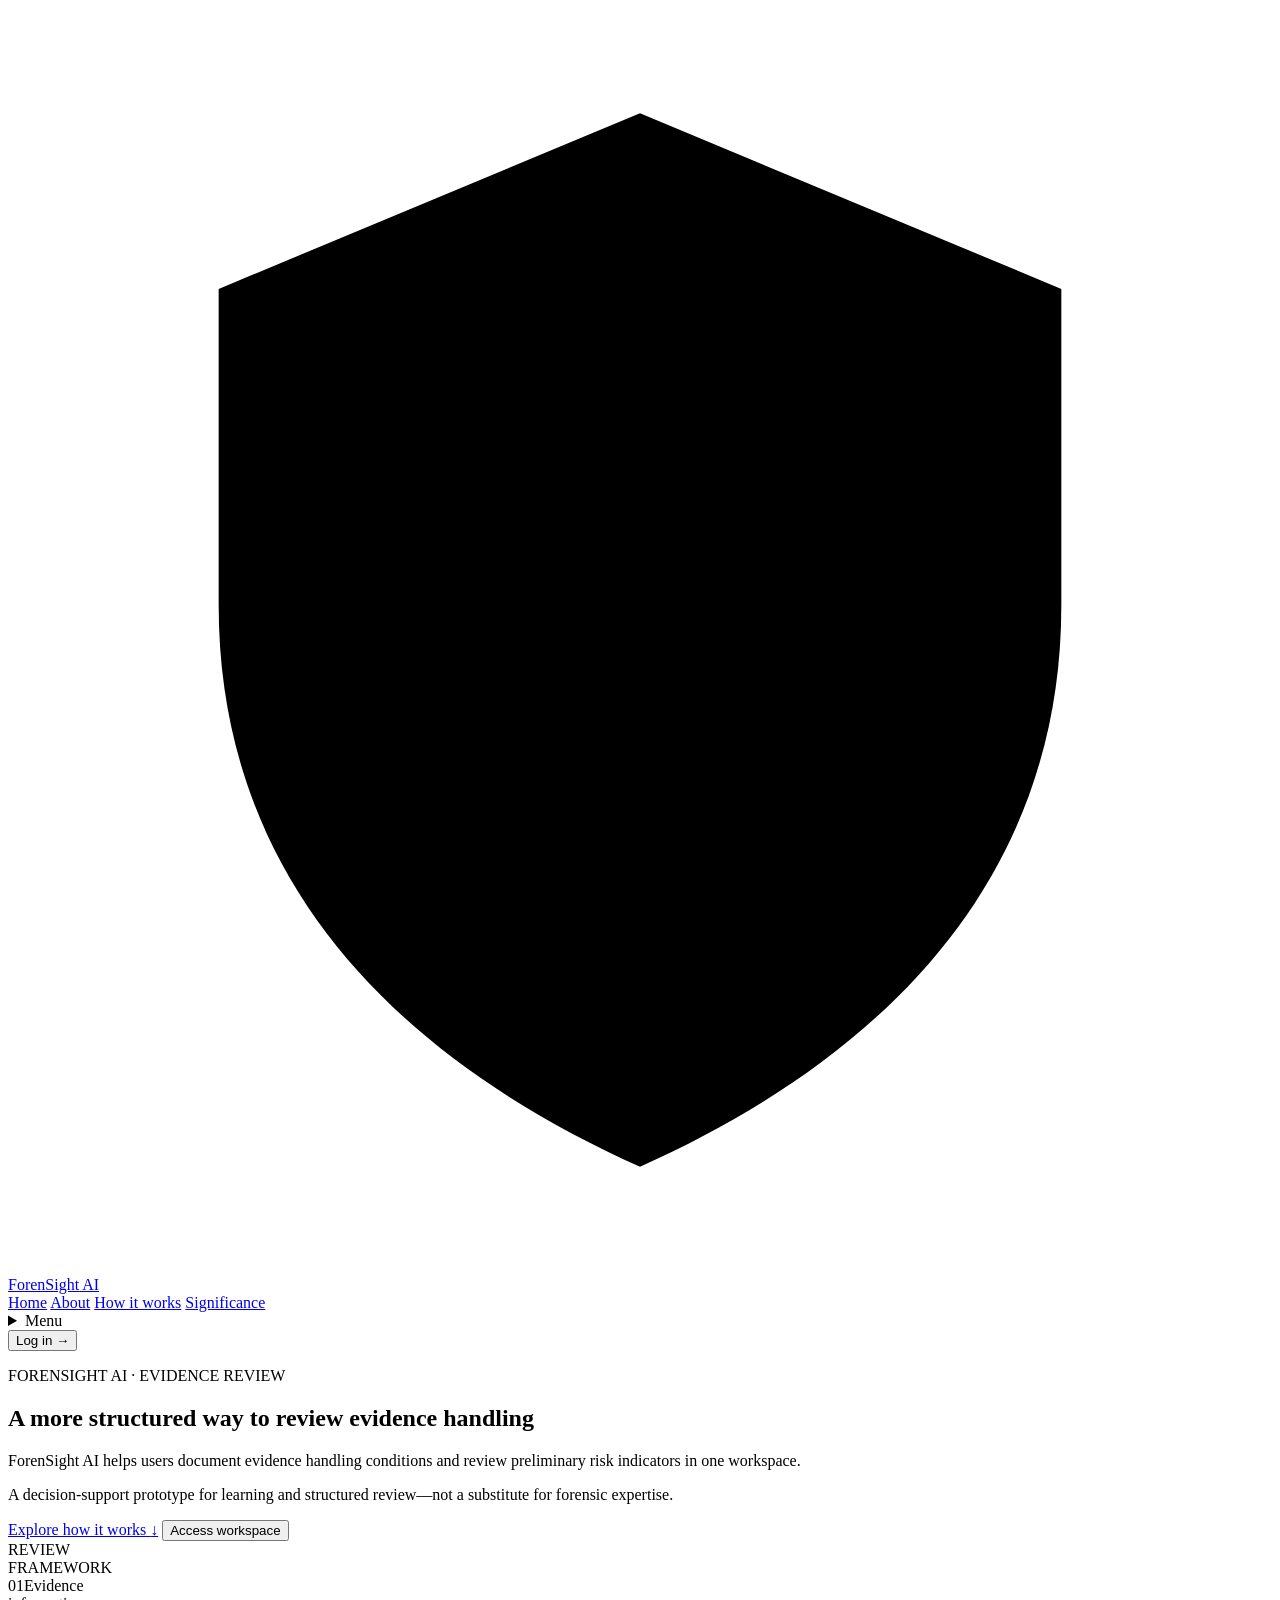
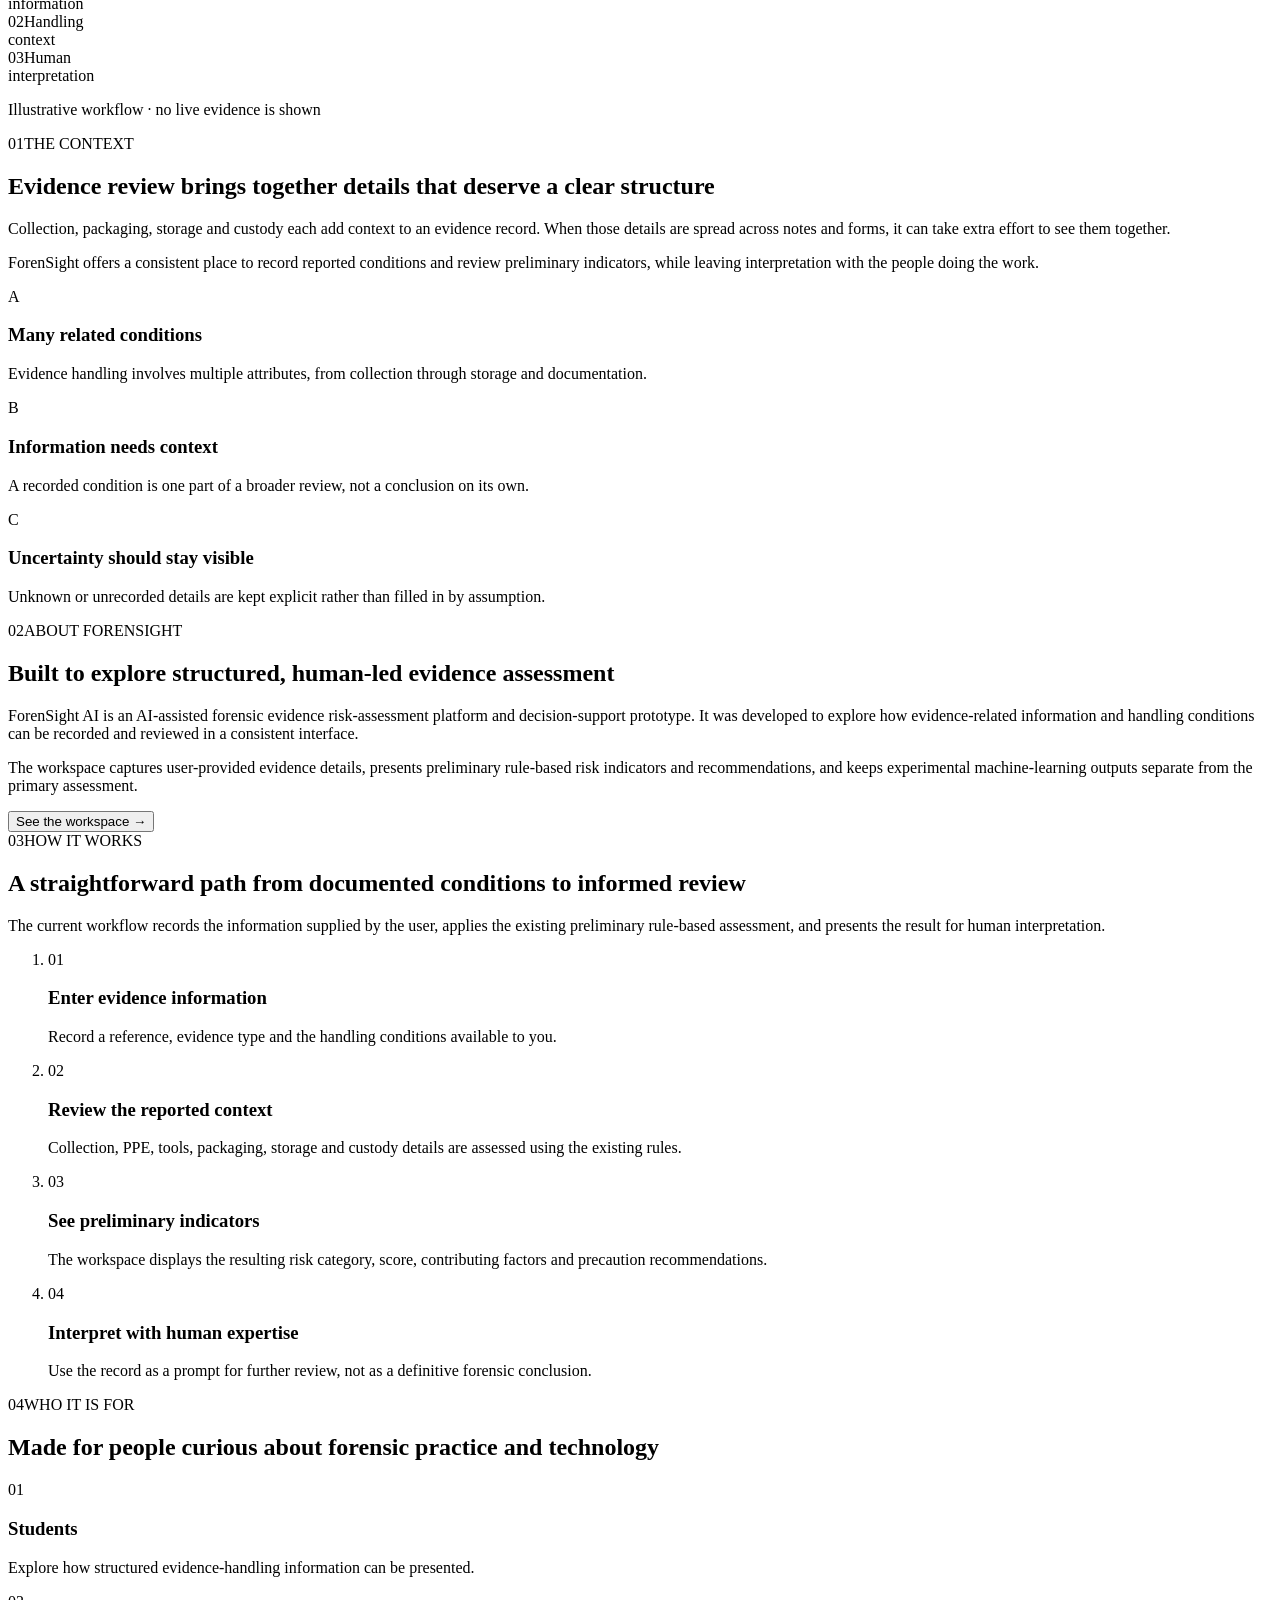
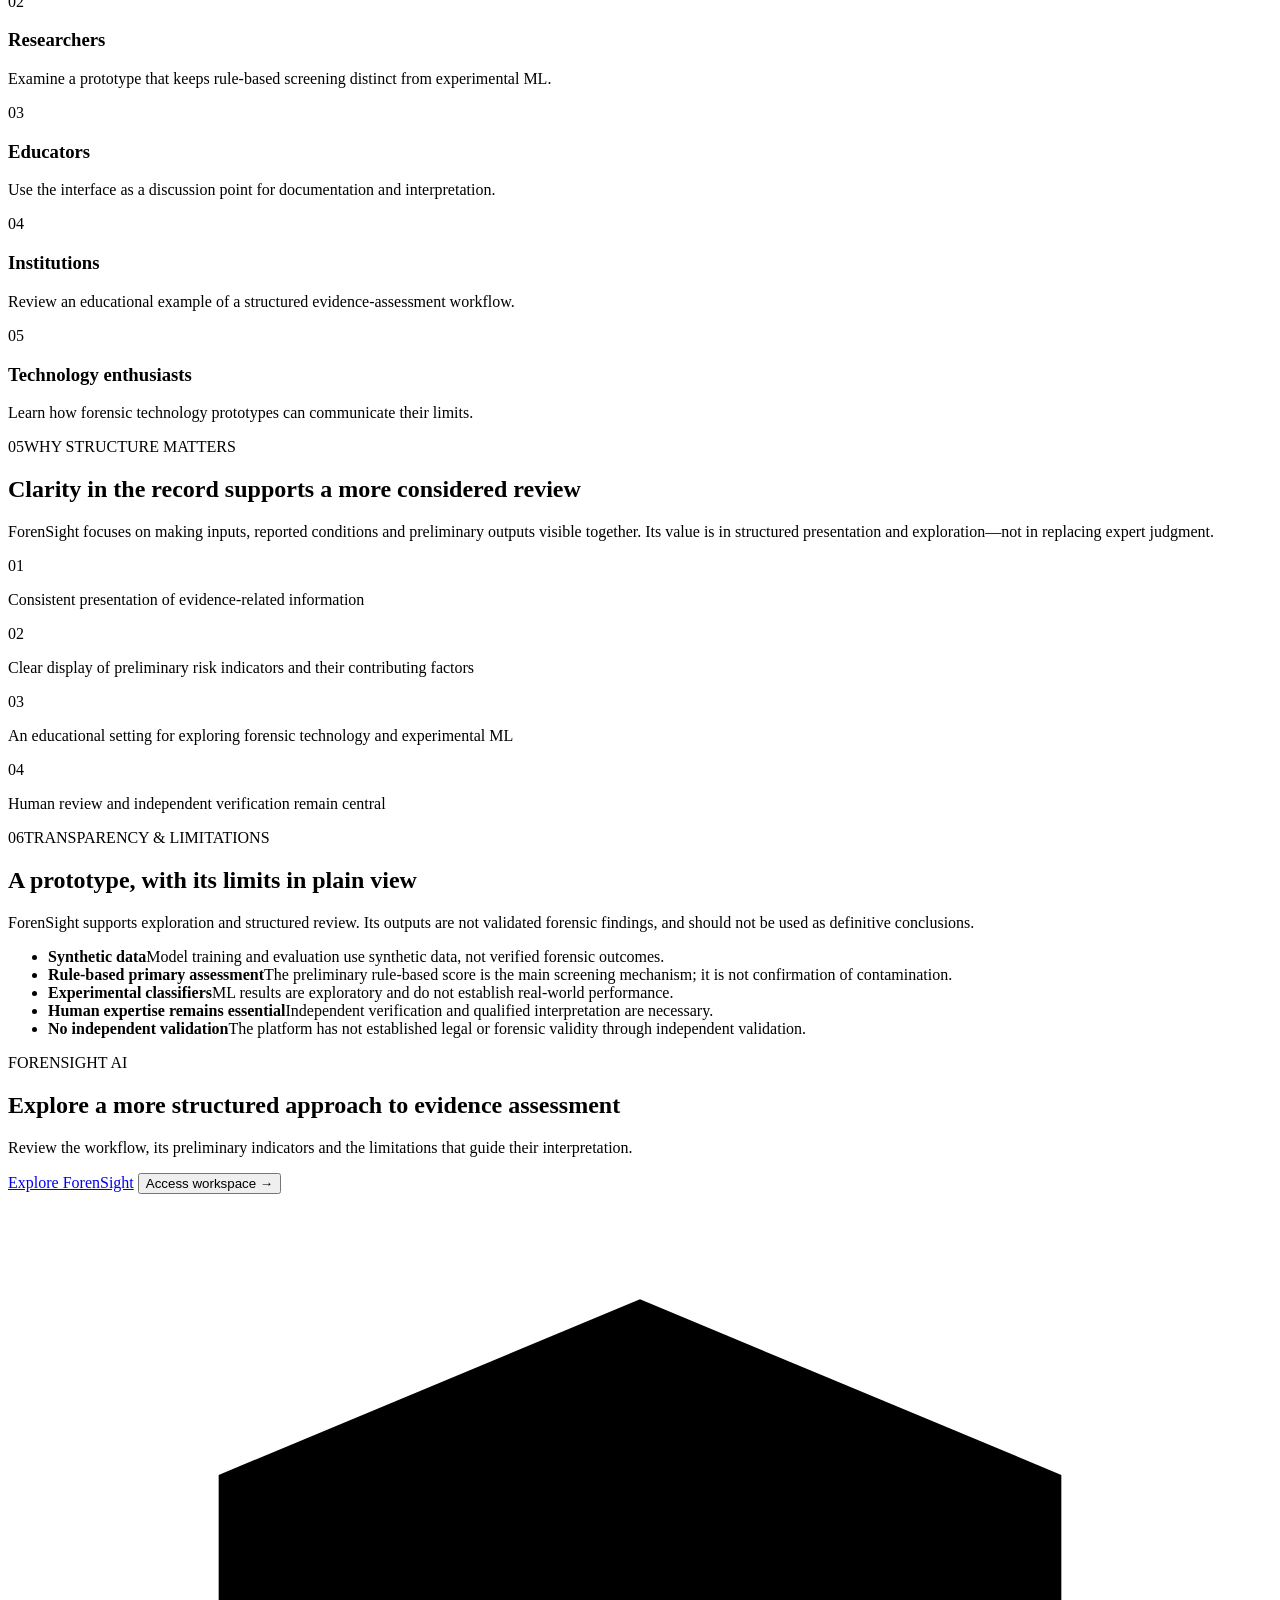
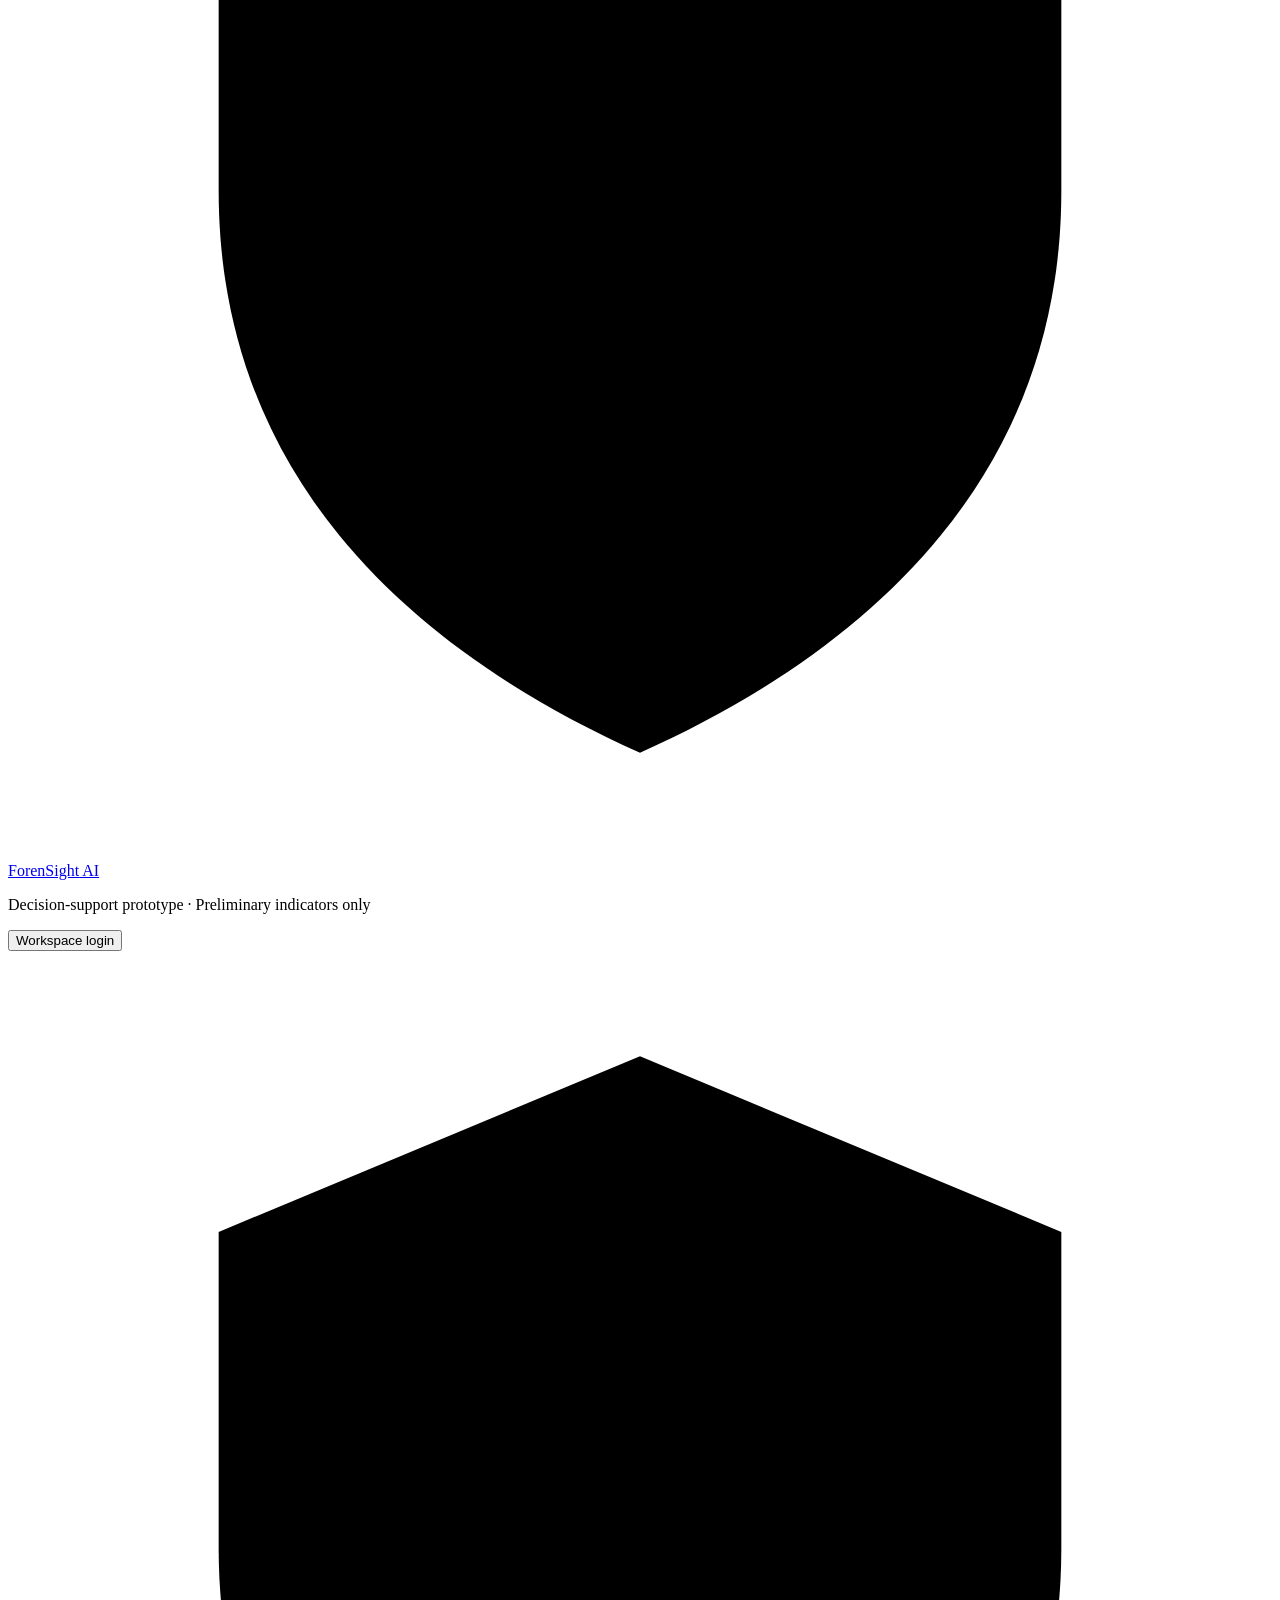
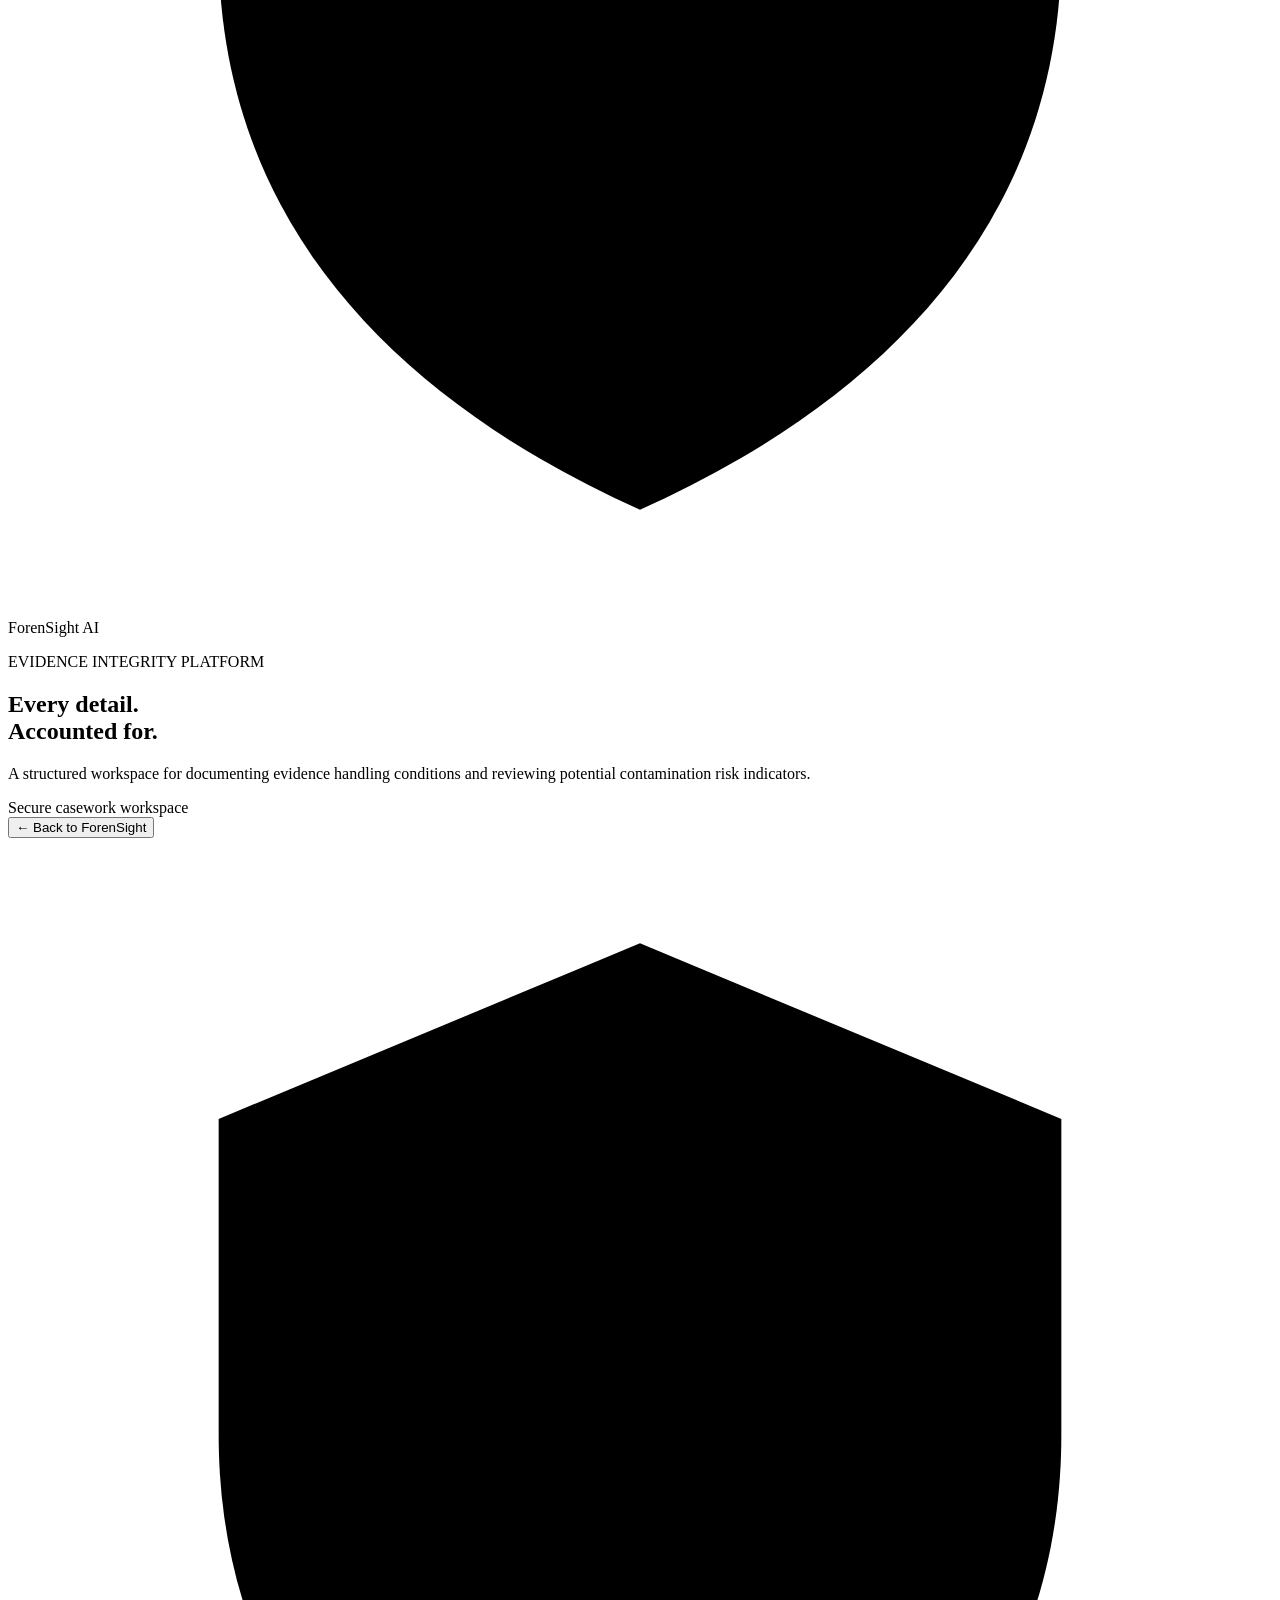
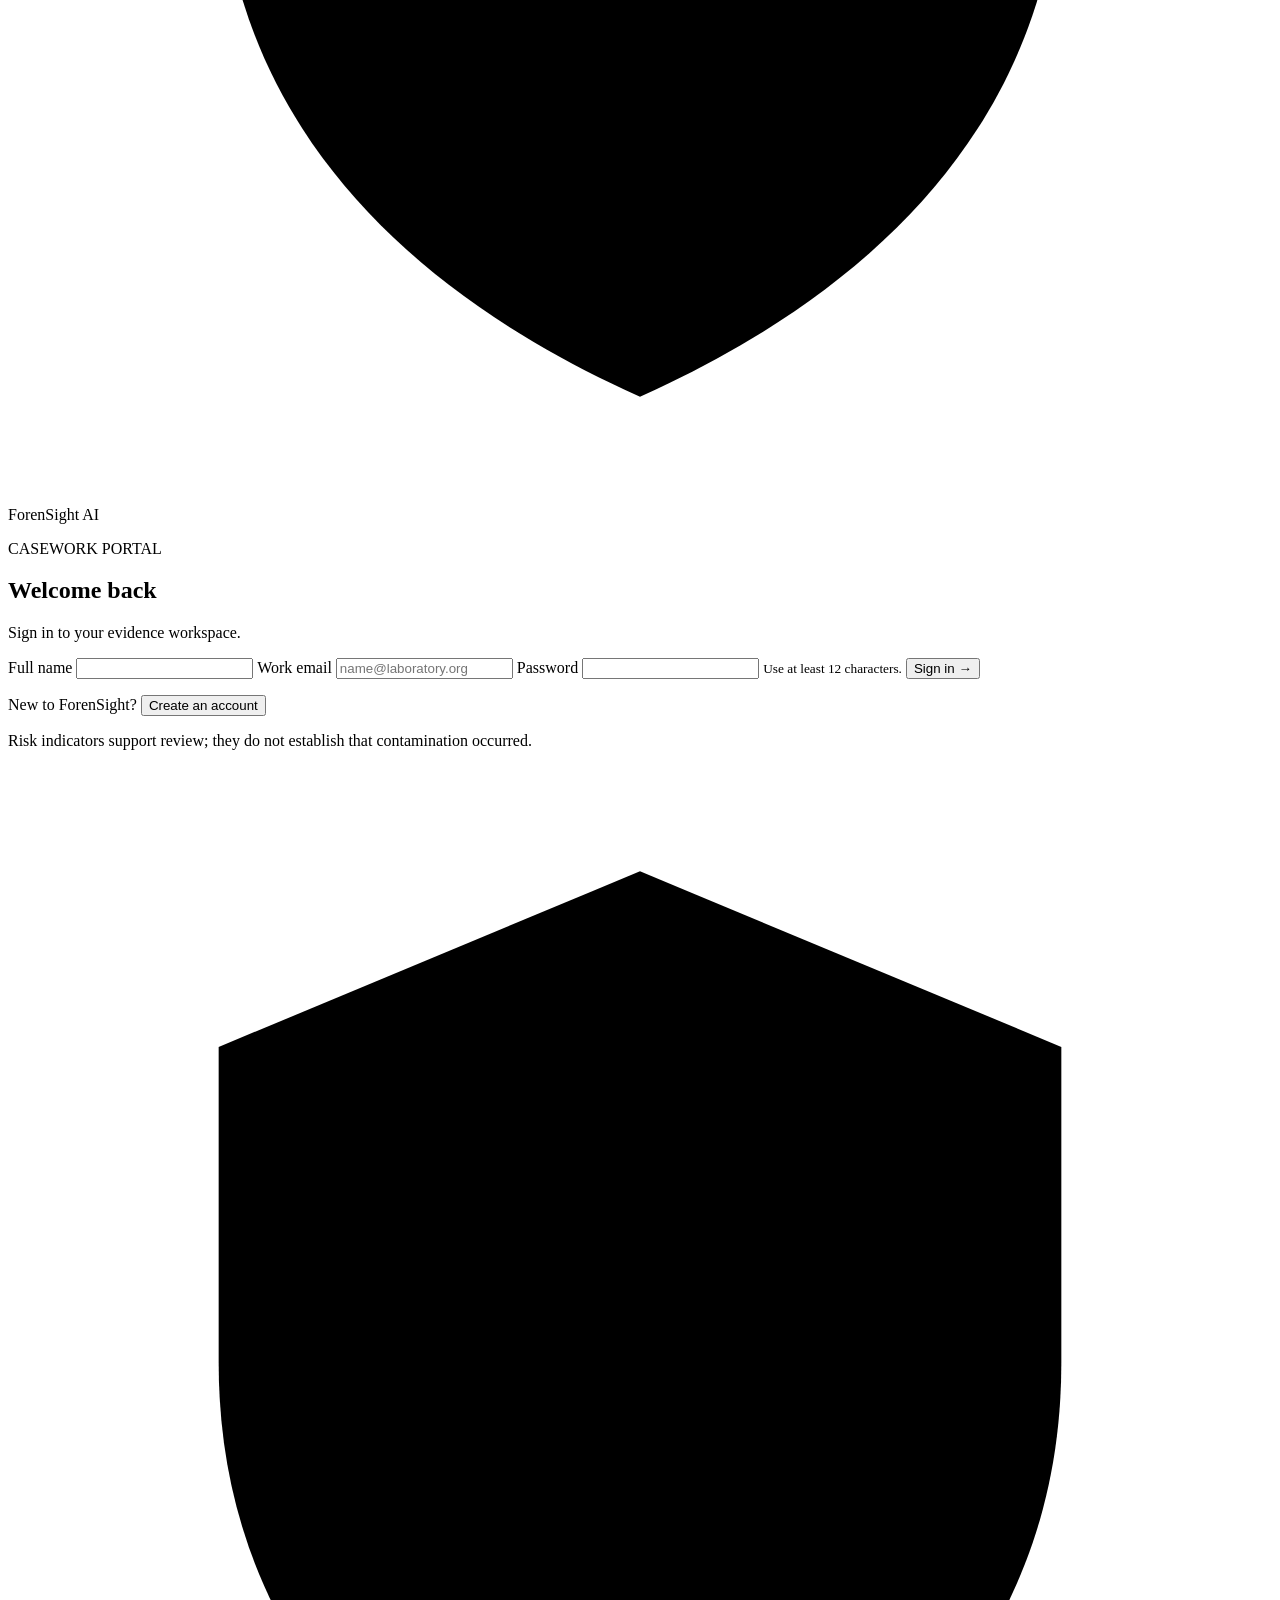
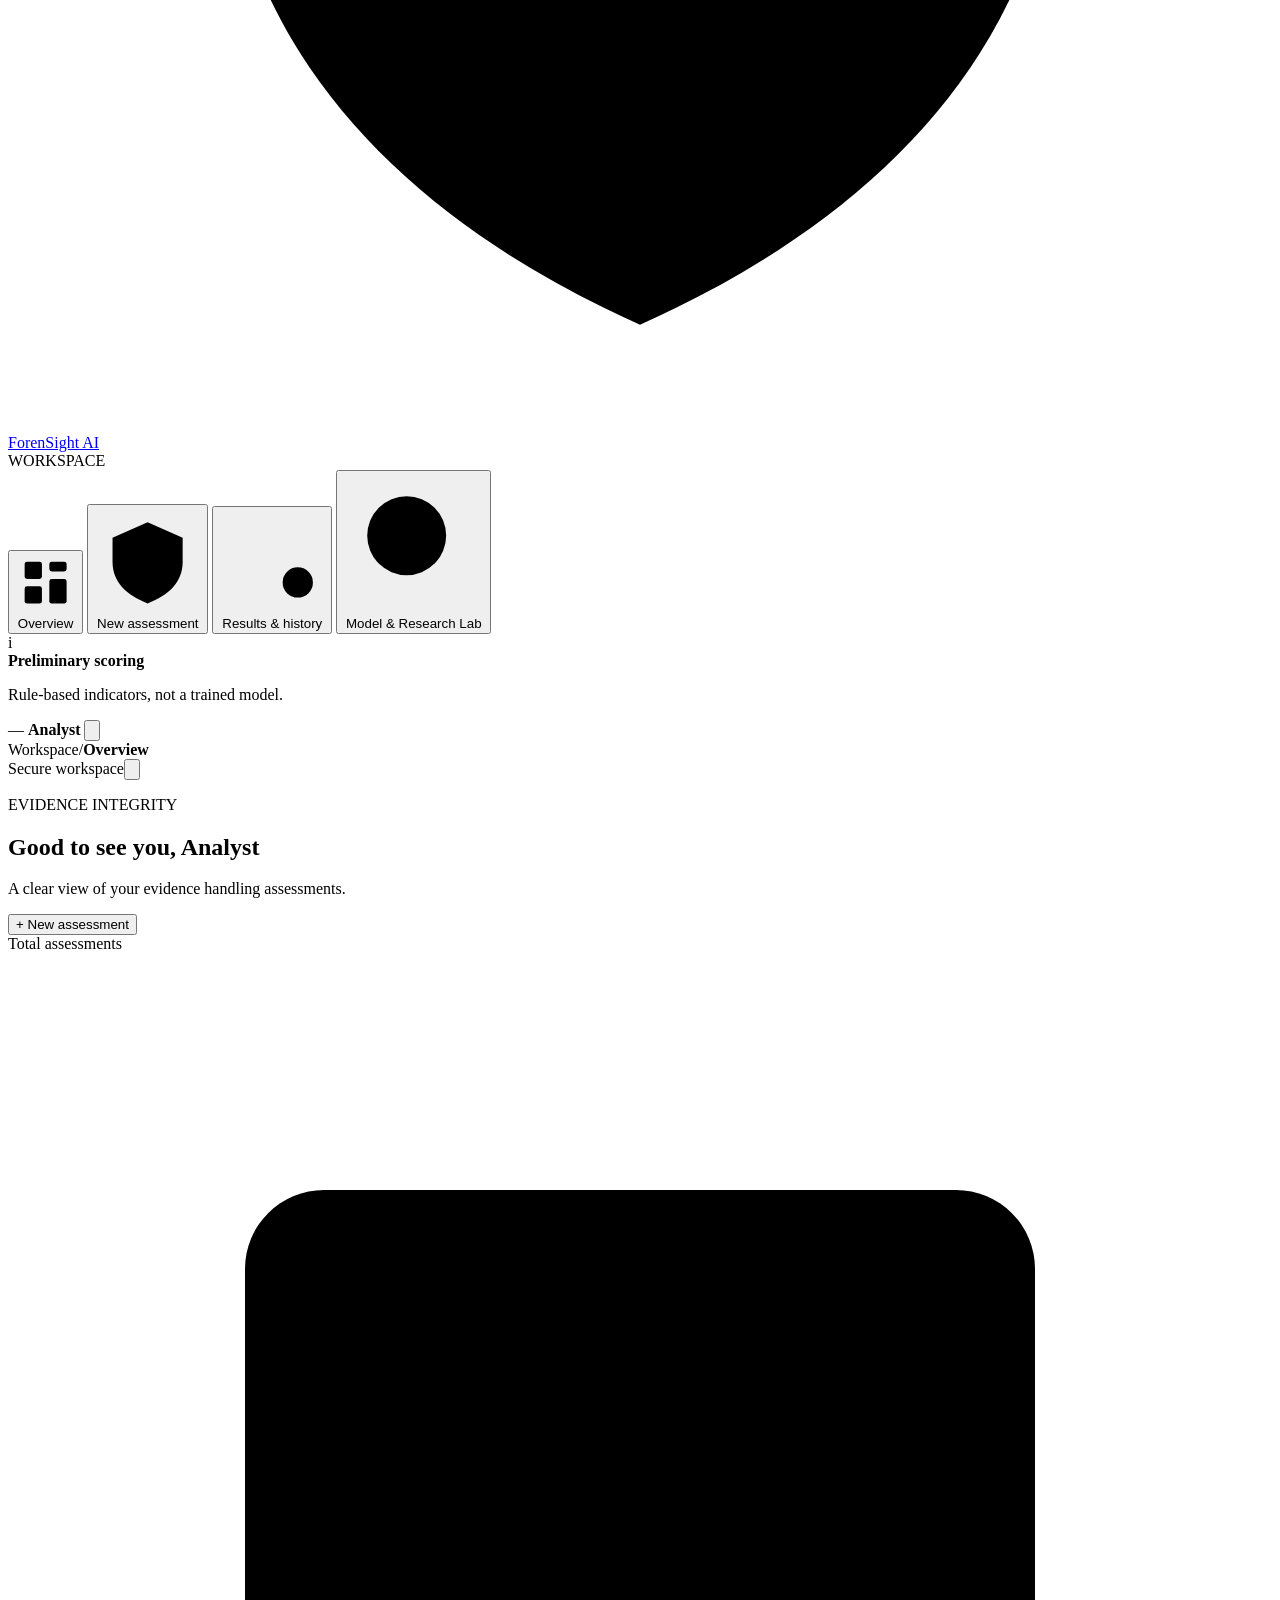
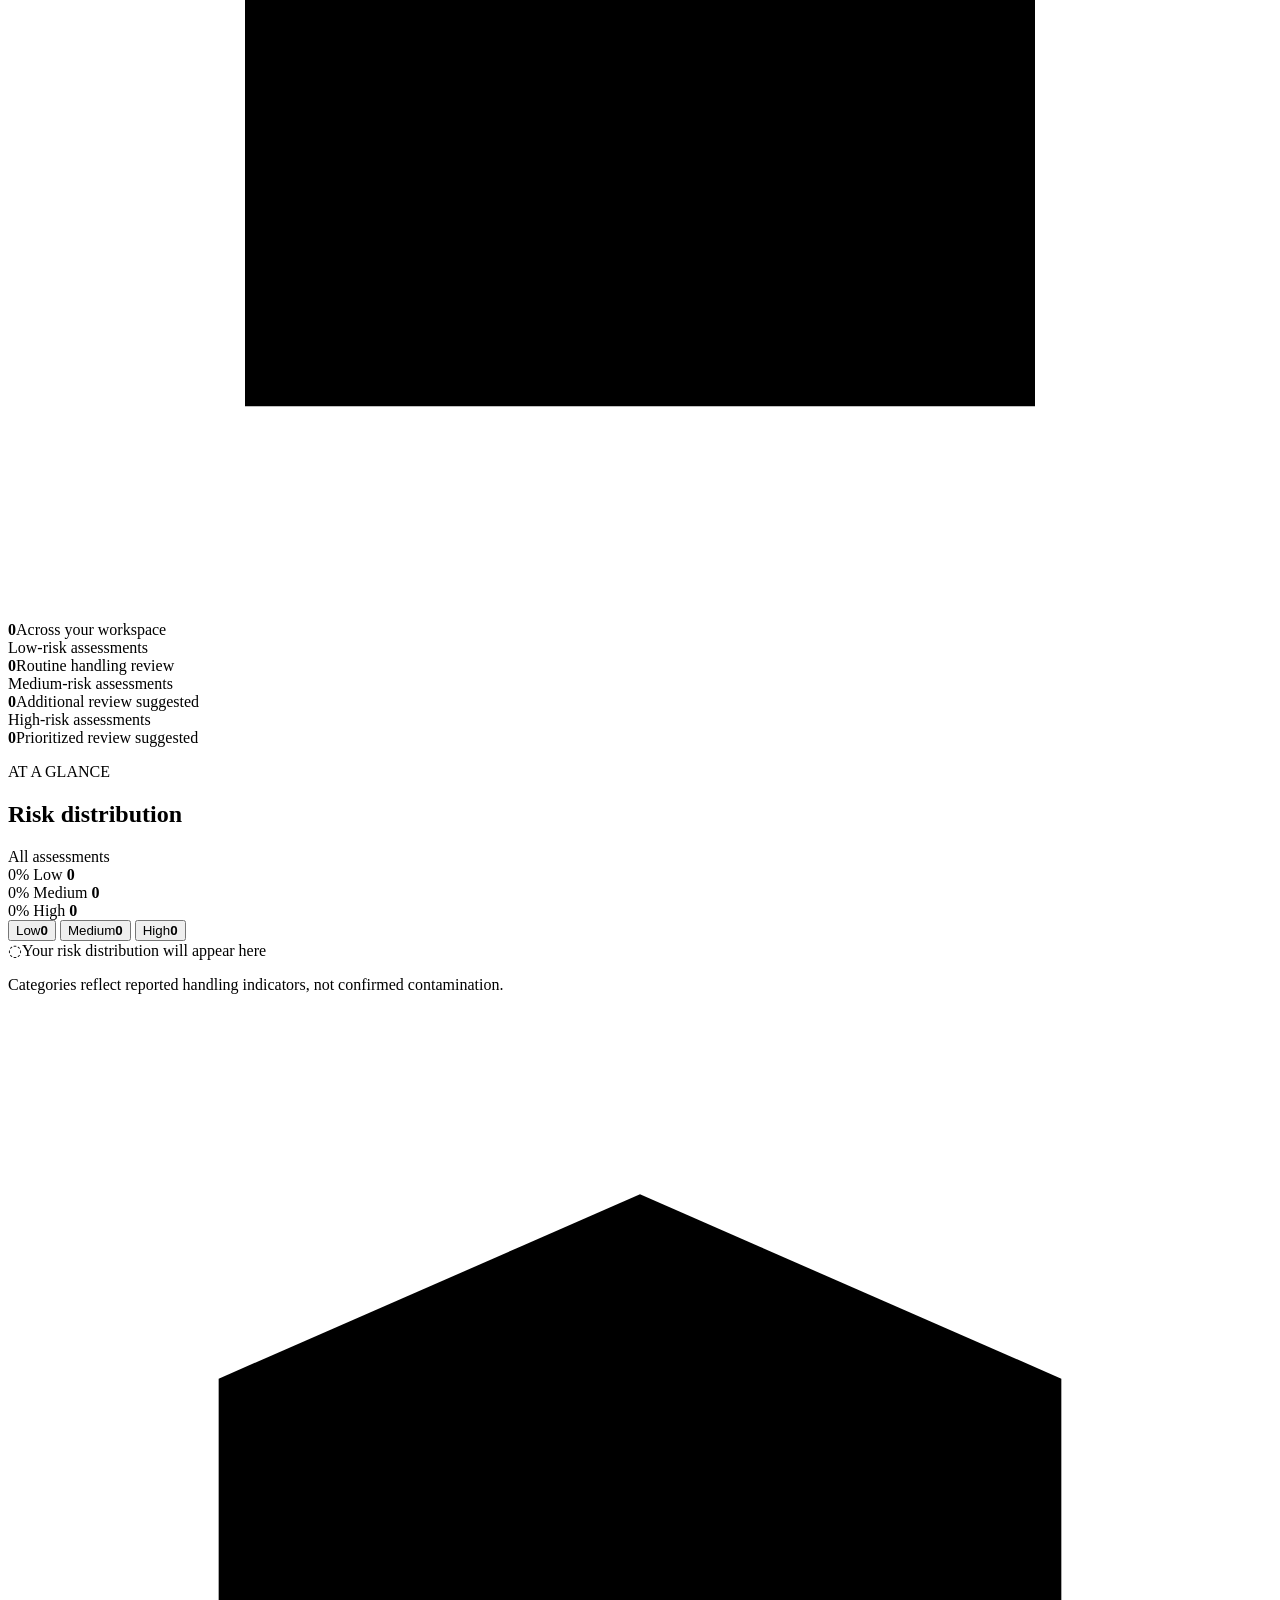
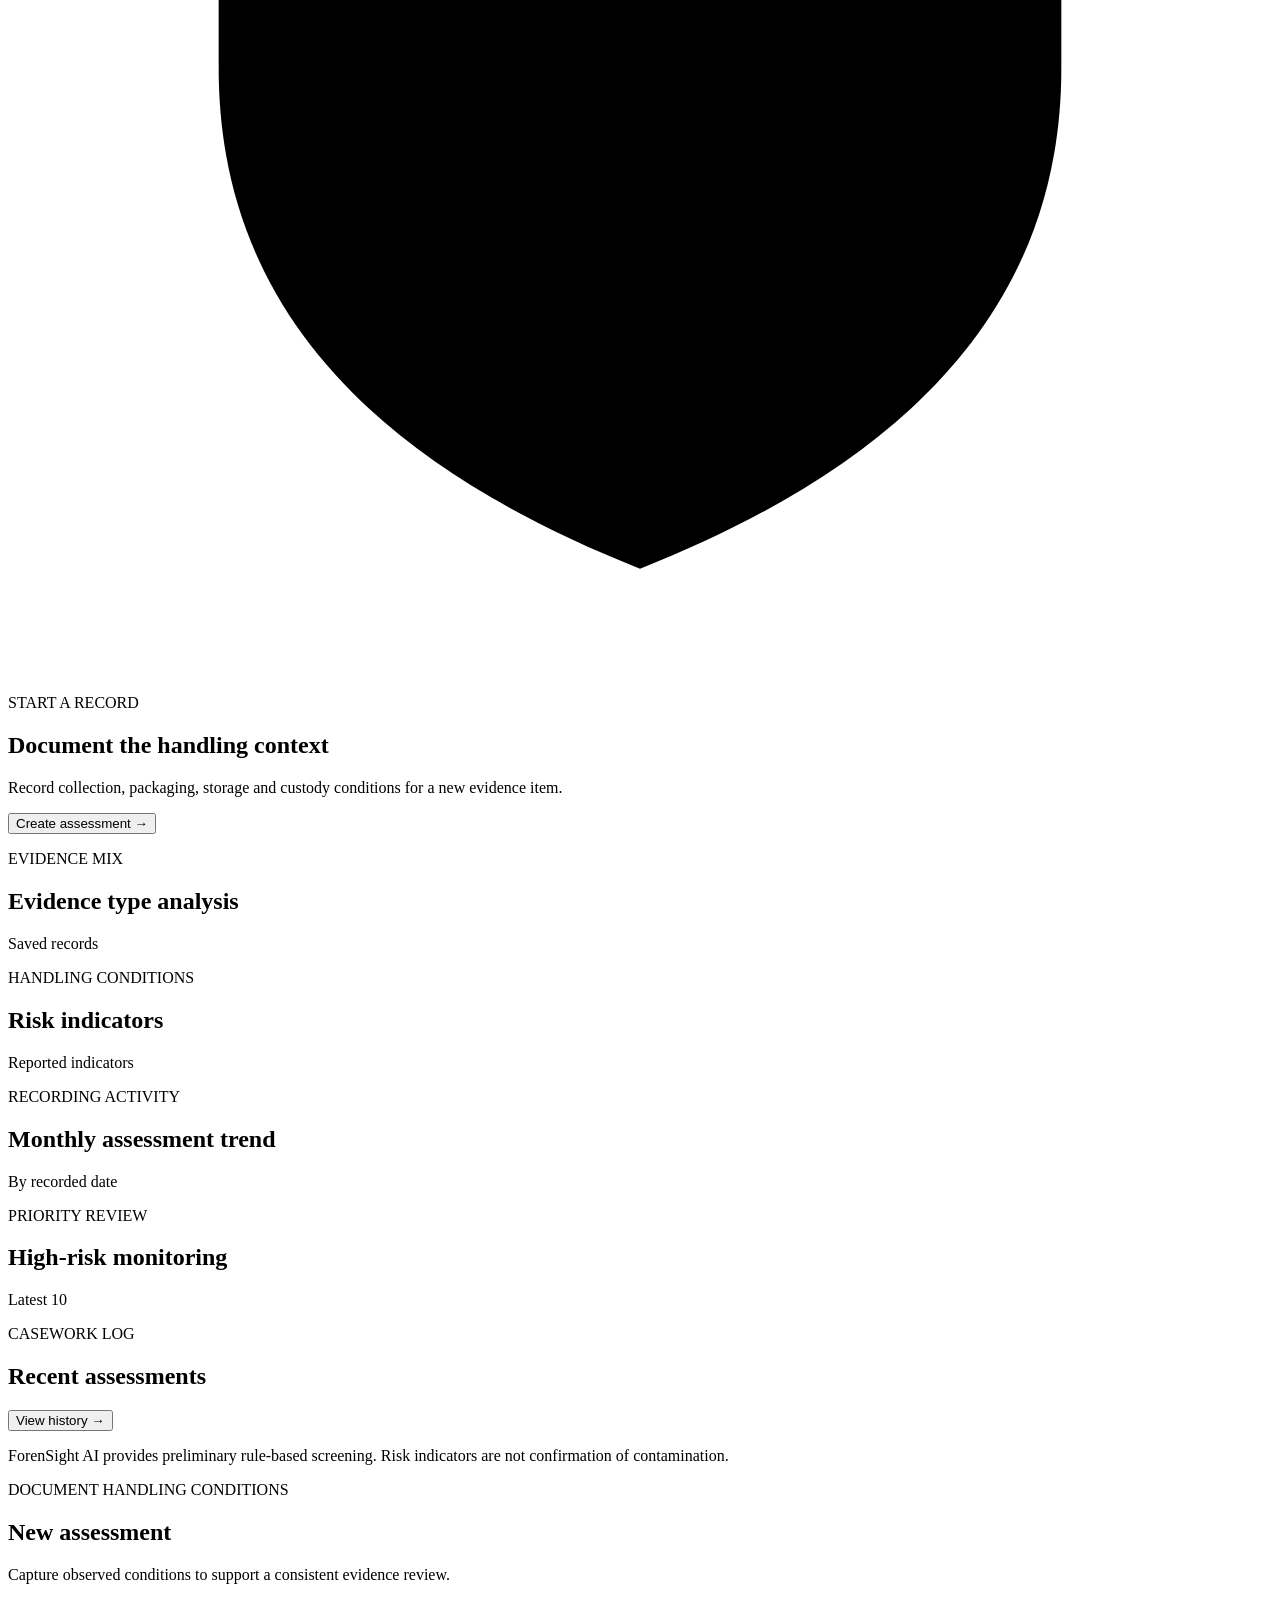
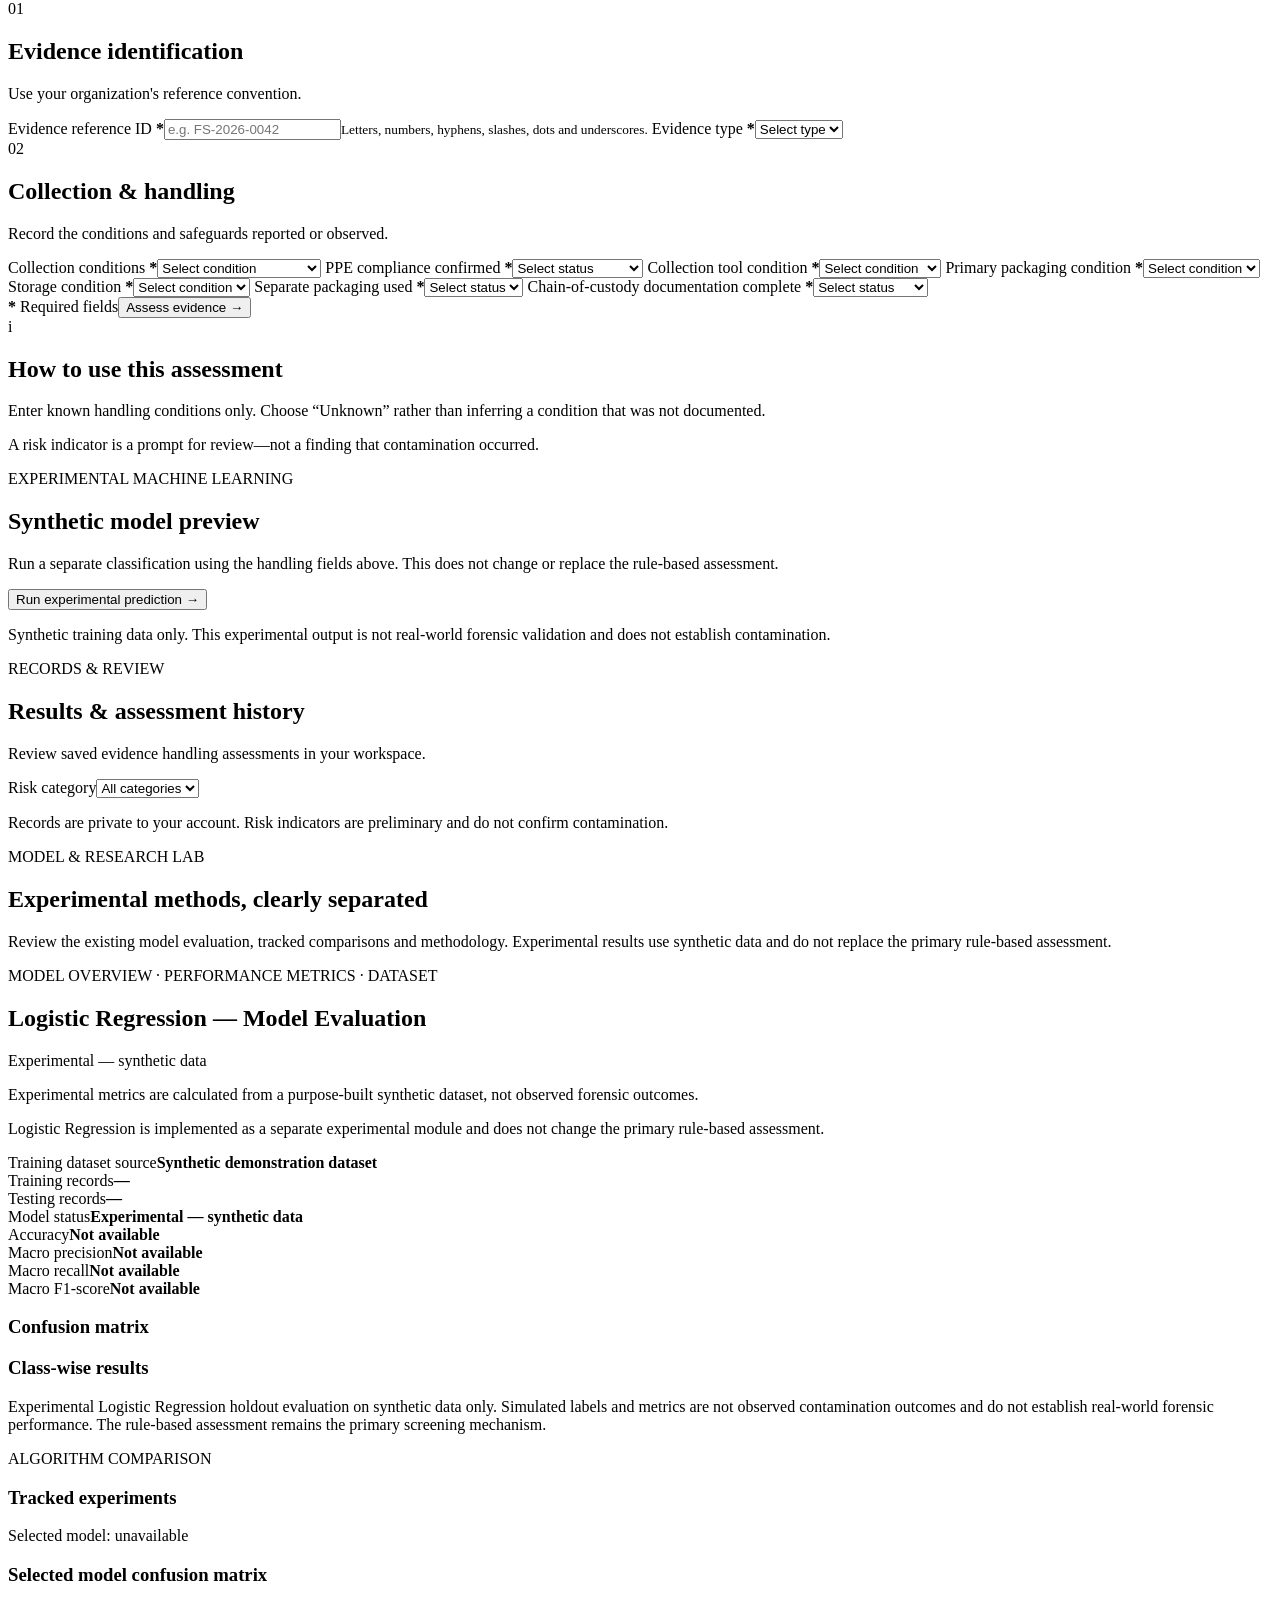
==== commit 974bd642: "Update ForenSight landing page and Neon Noir experience Co-authored-by: Copilot <223556219+Copilot@u" ====
--- a/frontend/index.html
+++ b/frontend/index.html
@@ -3,16 +3,177 @@
   <head>
     <meta charset="utf-8">
     <meta name="viewport" content="width=device-width, initial-scale=1">
-    <meta name="theme-color" content="#080D16">
-    <meta name="description" content="ForenSight AI forensic evidence handling assessments">
-    <title>ForenSight AI — Evidence Integrity</title>
+    <meta name="theme-color" content="#08090D">
+    <meta name="description" content="ForenSight AI helps users document evidence handling conditions and review preliminary forensic risk indicators.">
+    <title>ForenSight AI — Structured Evidence Review</title>
     <link rel="stylesheet" href="/styles.css">
     <script src="/app.js" defer></script>
   </head>
   <body>
     <div id="toast" class="toast" role="status" aria-live="polite"></div>
 
-    <main id="auth-screen" class="auth-screen">
+    <main id="public-landing" class="public-landing">
+      <header class="landing-header">
+        <a class="brand-lockup landing-brand" href="#landing-home" aria-label="ForenSight AI home">
+          <span class="brand-mark" aria-hidden="true">
+            <svg viewBox="0 0 36 36"><path d="M18 3 30 8v9c0 8-5.3 13-12 16C11.3 30 6 25 6 17V8l12-5Z"/><path d="m12 18 4 4 8-9"/></svg>
+          </span>
+          <span class="brand-name">ForenSight<span> AI</span></span>
+        </a>
+        <nav class="landing-nav" aria-label="Public navigation">
+          <a href="#landing-home">Home</a>
+          <a href="#about">About</a>
+          <a href="#how-it-works">How it works</a>
+          <a href="#significance">Significance</a>
+        </nav>
+        <details class="landing-mobile-menu">
+          <summary aria-label="Open navigation menu">Menu</summary>
+          <nav aria-label="Mobile public navigation">
+            <a href="#landing-home">Home</a>
+            <a href="#about">About</a>
+            <a href="#how-it-works">How it works</a>
+            <a href="#significance">Significance</a>
+          </nav>
+        </details>
+        <button class="button button-primary landing-access" type="button" data-public-action="login">Log in <span aria-hidden="true">→</span></button>
+      </header>
+
+      <section id="landing-home" class="landing-hero">
+        <div class="landing-hero-copy">
+          <p class="eyebrow">FORENSIGHT AI · EVIDENCE REVIEW</p>
+          <h1>A more structured way to review evidence handling</h1>
+          <p class="landing-lede">ForenSight AI helps users document evidence handling conditions and review preliminary risk indicators in one workspace.</p>
+          <p class="landing-hero-note">A decision-support prototype for learning and structured review—not a substitute for forensic expertise.</p>
+          <div class="landing-hero-actions">
+            <a class="button button-primary" href="#how-it-works">Explore how it works <span aria-hidden="true">↓</span></a>
+            <button class="button button-secondary" type="button" data-public-action="login">Access workspace</button>
+          </div>
+        </div>
+        <div class="hero-visual" role="img" aria-label="Conceptual illustration of evidence information moving through a structured review; not a live analysis">
+          <div class="hero-visual-frame">
+            <div class="visual-orbit visual-orbit-outer"></div>
+            <div class="visual-orbit visual-orbit-inner"></div>
+            <div class="visual-core"><span class="core-mark" aria-hidden="true"></span><span>REVIEW<br>FRAMEWORK</span></div>
+            <div class="visual-card visual-card-top"><span class="visual-card-index">01</span><span>Evidence<br>information</span><i aria-hidden="true"></i></div>
+            <div class="visual-card visual-card-side"><span class="visual-card-index">02</span><span>Handling<br>context</span><i aria-hidden="true"></i></div>
+            <div class="visual-card visual-card-bottom"><span class="visual-card-index">03</span><span>Human<br>interpretation</span><i aria-hidden="true"></i></div>
+            <div class="visual-connector connector-one"></div>
+            <div class="visual-connector connector-two"></div>
+            <span class="visual-coordinate coordinate-one" aria-hidden="true"></span>
+            <span class="visual-coordinate coordinate-two" aria-hidden="true"></span>
+            <p class="visual-caption">Illustrative workflow · no live evidence is shown</p>
+          </div>
+        </div>
+      </section>
+
+      <section id="about" class="landing-section problem-section">
+        <div class="section-kicker"><span>01</span><span>THE CONTEXT</span></div>
+        <div class="problem-layout">
+          <h2>Evidence review brings together details that deserve a clear structure</h2>
+          <div class="problem-copy">
+            <p>Collection, packaging, storage and custody each add context to an evidence record. When those details are spread across notes and forms, it can take extra effort to see them together.</p>
+            <p>ForenSight offers a consistent place to record reported conditions and review preliminary indicators, while leaving interpretation with the people doing the work.</p>
+          </div>
+        </div>
+        <div class="context-grid">
+          <article class="context-card"><span class="context-mark">A</span><h3>Many related conditions</h3><p>Evidence handling involves multiple attributes, from collection through storage and documentation.</p></article>
+          <article class="context-card"><span class="context-mark">B</span><h3>Information needs context</h3><p>A recorded condition is one part of a broader review, not a conclusion on its own.</p></article>
+          <article class="context-card"><span class="context-mark">C</span><h3>Uncertainty should stay visible</h3><p>Unknown or unrecorded details are kept explicit rather than filled in by assumption.</p></article>
+        </div>
+      </section>
+
+      <section class="landing-section about-product-section">
+        <div class="section-kicker"><span>02</span><span>ABOUT FORENSIGHT</span></div>
+        <div class="about-product-layout">
+          <h2>Built to explore structured, human-led evidence assessment</h2>
+          <div>
+            <p>ForenSight AI is an AI-assisted forensic evidence risk-assessment platform and decision-support prototype. It was developed to explore how evidence-related information and handling conditions can be recorded and reviewed in a consistent interface.</p>
+            <p>The workspace captures user-provided evidence details, presents preliminary rule-based risk indicators and recommendations, and keeps experimental machine-learning outputs separate from the primary assessment.</p>
+            <button class="text-button landing-inline-link" type="button" data-public-action="login">See the workspace <span aria-hidden="true">→</span></button>
+          </div>
+        </div>
+      </section>
+
+      <section id="how-it-works" class="landing-section workflow-section">
+        <div class="section-kicker"><span>03</span><span>HOW IT WORKS</span></div>
+        <div class="section-intro">
+          <h2>A straightforward path from documented conditions to informed review</h2>
+          <p>The current workflow records the information supplied by the user, applies the existing preliminary rule-based assessment, and presents the result for human interpretation.</p>
+        </div>
+        <ol class="workflow-steps">
+          <li><span class="workflow-number">01</span><div><h3>Enter evidence information</h3><p>Record a reference, evidence type and the handling conditions available to you.</p></div></li>
+          <li><span class="workflow-number">02</span><div><h3>Review the reported context</h3><p>Collection, PPE, tools, packaging, storage and custody details are assessed using the existing rules.</p></div></li>
+          <li><span class="workflow-number">03</span><div><h3>See preliminary indicators</h3><p>The workspace displays the resulting risk category, score, contributing factors and precaution recommendations.</p></div></li>
+          <li><span class="workflow-number">04</span><div><h3>Interpret with human expertise</h3><p>Use the record as a prompt for further review, not as a definitive forensic conclusion.</p></div></li>
+        </ol>
+      </section>
+
+      <section class="landing-section audience-section">
+        <div class="section-kicker"><span>04</span><span>WHO IT IS FOR</span></div>
+        <div class="audience-layout">
+          <h2>Made for people curious about forensic practice and technology</h2>
+          <div class="audience-grid">
+            <article><span>01</span><h3>Students</h3><p>Explore how structured evidence-handling information can be presented.</p></article>
+            <article><span>02</span><h3>Researchers</h3><p>Examine a prototype that keeps rule-based screening distinct from experimental ML.</p></article>
+            <article><span>03</span><h3>Educators</h3><p>Use the interface as a discussion point for documentation and interpretation.</p></article>
+            <article><span>04</span><h3>Institutions</h3><p>Review an educational example of a structured evidence-assessment workflow.</p></article>
+            <article><span>05</span><h3>Technology enthusiasts</h3><p>Learn how forensic technology prototypes can communicate their limits.</p></article>
+          </div>
+        </div>
+      </section>
+
+      <section id="significance" class="landing-section significance-section">
+        <div class="section-kicker"><span>05</span><span>WHY STRUCTURE MATTERS</span></div>
+        <div class="section-intro">
+          <h2>Clarity in the record supports a more considered review</h2>
+          <p>ForenSight focuses on making inputs, reported conditions and preliminary outputs visible together. Its value is in structured presentation and exploration—not in replacing expert judgment.</p>
+        </div>
+        <div class="significance-list">
+          <div><span>01</span><p>Consistent presentation of evidence-related information</p></div>
+          <div><span>02</span><p>Clear display of preliminary risk indicators and their contributing factors</p></div>
+          <div><span>03</span><p>An educational setting for exploring forensic technology and experimental ML</p></div>
+          <div><span>04</span><p>Human review and independent verification remain central</p></div>
+        </div>
+      </section>
+
+      <section class="landing-section transparency-section">
+        <div class="section-kicker"><span>06</span><span>TRANSPARENCY & LIMITATIONS</span></div>
+        <div class="transparency-layout">
+          <div>
+            <h2>A prototype, with its limits in plain view</h2>
+            <p>ForenSight supports exploration and structured review. Its outputs are not validated forensic findings, and should not be used as definitive conclusions.</p>
+          </div>
+          <ul class="transparency-points">
+            <li><strong>Synthetic data</strong><span>Model training and evaluation use synthetic data, not verified forensic outcomes.</span></li>
+            <li><strong>Rule-based primary assessment</strong><span>The preliminary rule-based score is the main screening mechanism; it is not confirmation of contamination.</span></li>
+            <li><strong>Experimental classifiers</strong><span>ML results are exploratory and do not establish real-world performance.</span></li>
+            <li><strong>Human expertise remains essential</strong><span>Independent verification and qualified interpretation are necessary.</span></li>
+            <li><strong>No independent validation</strong><span>The platform has not established legal or forensic validity through independent validation.</span></li>
+          </ul>
+        </div>
+      </section>
+
+      <section class="landing-cta">
+        <p class="eyebrow">FORENSIGHT AI</p>
+        <h2>Explore a more structured approach to evidence assessment</h2>
+        <p>Review the workflow, its preliminary indicators and the limitations that guide their interpretation.</p>
+        <div class="landing-hero-actions">
+          <a class="button button-secondary" href="#landing-home">Explore ForenSight</a>
+          <button class="button button-primary" type="button" data-public-action="login">Access workspace <span aria-hidden="true">→</span></button>
+        </div>
+      </section>
+
+      <footer class="landing-footer">
+        <a class="brand-lockup" href="#landing-home" aria-label="ForenSight AI home">
+          <span class="brand-mark" aria-hidden="true"><svg viewBox="0 0 36 36"><path d="M18 3 30 8v9c0 8-5.3 13-12 16C11.3 30 6 25 6 17V8l12-5Z"/><path d="m12 18 4 4 8-9"/></svg></span>
+          <span class="brand-name">ForenSight<span> AI</span></span>
+        </a>
+        <p>Decision-support prototype · Preliminary indicators only</p>
+        <button class="text-button" type="button" data-public-action="login">Workspace login</button>
+      </footer>
+    </main>
+
+    <main id="auth-screen" class="auth-screen hidden">
       <section class="auth-brand" aria-label="ForenSight AI">
         <div class="brand-lockup">
           <span class="brand-mark" aria-hidden="true">
@@ -30,6 +191,7 @@
 
       <section class="auth-panel">
         <div class="auth-panel-inner">
+          <button class="text-button auth-home-link" type="button" data-public-action="home">← Back to ForenSight</button>
           <div class="mobile-brand brand-lockup">
             <span class="brand-mark" aria-hidden="true"><svg viewBox="0 0 36 36"><path d="M18 3 30 8v9c0 8-5.3 13-12 16C11.3 30 6 25 6 17V8l12-5Z"/><path d="m12 18 4 4 8-9"/></svg></span>
             <span class="brand-name">ForenSight<span> AI</span></span>
@@ -79,7 +241,11 @@
           </button>
           <button class="nav-link" type="button" data-view="history">
             <svg viewBox="0 0 24 24" aria-hidden="true"><path d="M4 7.5h16M4 12h16M4 16.5h10"/><circle cx="18" cy="17" r="3.5"/><path d="M18 15v2l1.5 1"/></svg>
-            Assessment history
+            Results & history
+          </button>
+          <button class="nav-link" type="button" data-view="research">
+            <svg viewBox="0 0 24 24" aria-hidden="true"><circle cx="10.8" cy="10.8" r="6.8"/><path d="m16 16 4.5 4.5M8 11h5.5M10.75 8.25v5.5"/></svg>
+            Model & Research Lab
           </button>
         </nav>
         <div class="sidebar-bottom">
@@ -131,6 +297,23 @@
             <article class="surface chart-card">
               <div class="section-heading"><div><p class="eyebrow">AT A GLANCE</p><h2>Risk distribution</h2></div><span class="subtle-tag">All assessments</span></div>
               <div id="risk-chart" class="risk-chart" role="group" aria-label="Risk distribution chart. Select a category to view matching assessments.">
+                <div class="risk-gauges" role="group" aria-label="Share of assessments in each risk category">
+                  <div id="gauge-low" class="risk-gauge low-gauge" role="progressbar" aria-label="Low-risk assessment share" aria-valuemin="0" aria-valuemax="100" aria-valuenow="0" aria-valuetext="0 percent">
+                    <span class="risk-gauge-ring" aria-hidden="true"><span id="gauge-low-percent">0%</span></span>
+                    <span class="risk-gauge-label">Low</span>
+                    <strong id="gauge-low-count" class="risk-gauge-count">0</strong>
+                  </div>
+                  <div id="gauge-medium" class="risk-gauge medium-gauge" role="progressbar" aria-label="Medium-risk assessment share" aria-valuemin="0" aria-valuemax="100" aria-valuenow="0" aria-valuetext="0 percent">
+                    <span class="risk-gauge-ring" aria-hidden="true"><span id="gauge-medium-percent">0%</span></span>
+                    <span class="risk-gauge-label">Medium</span>
+                    <strong id="gauge-medium-count" class="risk-gauge-count">0</strong>
+                  </div>
+                  <div id="gauge-high" class="risk-gauge high-gauge" role="progressbar" aria-label="High-risk assessment share" aria-valuemin="0" aria-valuemax="100" aria-valuenow="0" aria-valuetext="0 percent">
+                    <span class="risk-gauge-ring" aria-hidden="true"><span id="gauge-high-percent">0%</span></span>
+                    <span class="risk-gauge-label">High</span>
+                    <strong id="gauge-high-count" class="risk-gauge-count">0</strong>
+                  </div>
+                </div>
                 <div class="chart-bars">
                   <button class="chart-row risk-chart-row" type="button" data-risk-filter="low" aria-label="View low-risk assessments"><span class="chart-label"><span class="status-dot low-dot"></span>Low</span><span class="bar-track"><span id="bar-low" class="bar-fill low-fill"></span></span><strong id="chart-low">0</strong></button>
                   <button class="chart-row risk-chart-row" type="button" data-risk-filter="medium" aria-label="View medium-risk assessments"><span class="chart-label"><span class="status-dot medium-dot"></span>Medium</span><span class="bar-track"><span id="bar-medium" class="bar-fill medium-fill"></span></span><strong id="chart-medium">0</strong></button>
@@ -169,38 +352,6 @@
               <div id="high-risk-content"></div>
             </article>
           </div>
-
-          <article class="surface model-evaluation-card">
-            <div class="section-heading"><div><p class="eyebrow">EXPERIMENTAL MACHINE LEARNING</p><h2>Logistic Regression — Model Evaluation</h2></div><span id="model-status" class="model-status">Experimental — synthetic data</span></div>
-            <p id="model-scope" class="model-scope">Experimental metrics are calculated from a purpose-built synthetic dataset, not observed forensic outcomes.</p>
-            <p class="model-module-note">Logistic Regression is implemented as a separate experimental module and does not change the primary rule-based assessment.</p>
-            <div class="model-meta-grid">
-              <div><span>Training dataset source</span><strong id="model-source">Synthetic demonstration dataset</strong></div>
-              <div><span>Training records</span><strong id="model-training-count">—</strong></div>
-              <div><span>Testing records</span><strong id="model-testing-count">—</strong></div>
-              <div><span>Model status</span><strong id="model-status-detail">Experimental — synthetic data</strong></div>
-            </div>
-            <div class="model-metric-grid">
-              <div class="model-metric"><span>Accuracy</span><strong id="model-accuracy" class="is-unavailable">Not available</strong></div>
-              <div class="model-metric"><span>Macro precision</span><strong id="model-precision" class="is-unavailable">Not available</strong></div>
-              <div class="model-metric"><span>Macro recall</span><strong id="model-recall" class="is-unavailable">Not available</strong></div>
-              <div class="model-metric"><span>Macro F1-score</span><strong id="model-f1" class="is-unavailable">Not available</strong></div>
-            </div>
-            <div class="model-detail-grid">
-              <div><h3>Confusion matrix</h3><div id="model-confusion-matrix" class="model-table-empty" aria-live="polite"></div></div>
-              <div><h3>Class-wise results</h3><div id="model-class-metrics" class="model-table-empty" aria-live="polite"></div></div>
-            </div>
-            <p class="model-disclaimer">Experimental Logistic Regression holdout evaluation on synthetic data only. Simulated labels and metrics are not observed contamination outcomes and do not establish real-world forensic performance. The rule-based assessment remains the primary screening mechanism.</p>
-            <div class="comparison-section">
-              <div class="section-heading"><div><p class="eyebrow">TRACKED EXPERIMENTS</p><h3>Algorithm comparison</h3></div><span id="selected-model-label" class="model-status">Selected model: unavailable</span></div>
-              <div id="experiment-comparison-table" class="model-table-empty" aria-live="polite"></div>
-              <div class="model-detail-grid comparison-detail-grid">
-                <div><h3>Selected model confusion matrix</h3><div id="selected-model-confusion-matrix" class="model-table-empty" aria-live="polite"></div></div>
-                <div><h3>Selected model class-wise results</h3><div id="selected-model-class-metrics" class="model-table-empty" aria-live="polite"></div></div>
-              </div>
-              <p class="model-disclaimer">Configuration comparisons use the same grouped, stratified synthetic holdout. The selected configuration is an experimental choice, not external forensic validation.</p>
-            </div>
-          </article>
 
           <article class="surface recent-card">
             <div class="section-heading"><div><p class="eyebrow">CASEWORK LOG</p><h2>Recent assessments</h2></div><button class="text-button" type="button" data-view="history">View history <span aria-hidden="true">→</span></button></div>
@@ -250,11 +401,50 @@
         </section>
 
         <section id="view-history" class="page-view hidden">
-          <div class="page-heading heading-with-action"><div><p class="eyebrow">RECORDS & REVIEW</p><h1>Assessment history</h1><p class="muted">Review saved evidence handling assessments in your workspace.</p></div>
+          <div class="page-heading heading-with-action"><div><p class="eyebrow">RECORDS & REVIEW</p><h1>Results & assessment history</h1><p class="muted">Review saved evidence handling assessments in your workspace.</p></div>
             <label class="filter-field"><span>Risk category</span><select id="risk-filter"><option value="">All categories</option><option value="low">Low</option><option value="medium">Medium</option><option value="high">High</option></select></label>
           </div>
           <article class="surface history-card"><div id="history-content"></div></article>
           <p class="page-footnote">Records are private to your account. Risk indicators are preliminary and do not confirm contamination.</p>
+        </section>
+
+        <section id="view-research" class="page-view hidden">
+          <div class="page-heading">
+            <p class="eyebrow">MODEL & RESEARCH LAB</p>
+            <h1>Experimental methods, clearly separated</h1>
+            <p class="muted">Review the existing model evaluation, tracked comparisons and methodology. Experimental results use synthetic data and do not replace the primary rule-based assessment.</p>
+          </div>
+          <article class="surface model-evaluation-card">
+            <div class="section-heading"><div><p class="eyebrow">MODEL OVERVIEW · PERFORMANCE METRICS · DATASET</p><h2>Logistic Regression — Model Evaluation</h2></div><span id="model-status" class="model-status">Experimental — synthetic data</span></div>
+            <p id="model-scope" class="model-scope">Experimental metrics are calculated from a purpose-built synthetic dataset, not observed forensic outcomes.</p>
+            <p class="model-module-note">Logistic Regression is implemented as a separate experimental module and does not change the primary rule-based assessment.</p>
+            <div class="model-meta-grid">
+              <div><span>Training dataset source</span><strong id="model-source">Synthetic demonstration dataset</strong></div>
+              <div><span>Training records</span><strong id="model-training-count">—</strong></div>
+              <div><span>Testing records</span><strong id="model-testing-count">—</strong></div>
+              <div><span>Model status</span><strong id="model-status-detail">Experimental — synthetic data</strong></div>
+            </div>
+            <div class="model-metric-grid">
+              <div class="model-metric"><span>Accuracy</span><strong id="model-accuracy" class="is-unavailable">Not available</strong></div>
+              <div class="model-metric"><span>Macro precision</span><strong id="model-precision" class="is-unavailable">Not available</strong></div>
+              <div class="model-metric"><span>Macro recall</span><strong id="model-recall" class="is-unavailable">Not available</strong></div>
+              <div class="model-metric"><span>Macro F1-score</span><strong id="model-f1" class="is-unavailable">Not available</strong></div>
+            </div>
+            <div class="model-detail-grid">
+              <div><h3>Confusion matrix</h3><div id="model-confusion-matrix" class="model-table-empty" aria-live="polite"></div></div>
+              <div><h3>Class-wise results</h3><div id="model-class-metrics" class="model-table-empty" aria-live="polite"></div></div>
+            </div>
+            <p class="model-disclaimer">Experimental Logistic Regression holdout evaluation on synthetic data only. Simulated labels and metrics are not observed contamination outcomes and do not establish real-world forensic performance. The rule-based assessment remains the primary screening mechanism.</p>
+            <div class="comparison-section">
+              <div class="section-heading"><div><p class="eyebrow">ALGORITHM COMPARISON</p><h3>Tracked experiments</h3></div><span id="selected-model-label" class="model-status">Selected model: unavailable</span></div>
+              <div id="experiment-comparison-table" class="model-table-empty" aria-live="polite"></div>
+              <div class="model-detail-grid comparison-detail-grid">
+                <div><h3>Selected model confusion matrix</h3><div id="selected-model-confusion-matrix" class="model-table-empty" aria-live="polite"></div></div>
+                <div><h3>Selected model class-wise results</h3><div id="selected-model-class-metrics" class="model-table-empty" aria-live="polite"></div></div>
+              </div>
+              <p class="model-disclaimer">Configuration comparisons use the same grouped, stratified synthetic holdout. The selected configuration is an experimental choice, not external forensic validation.</p>
+            </div>
+          </article>
         </section>
       </main>
     </div>
